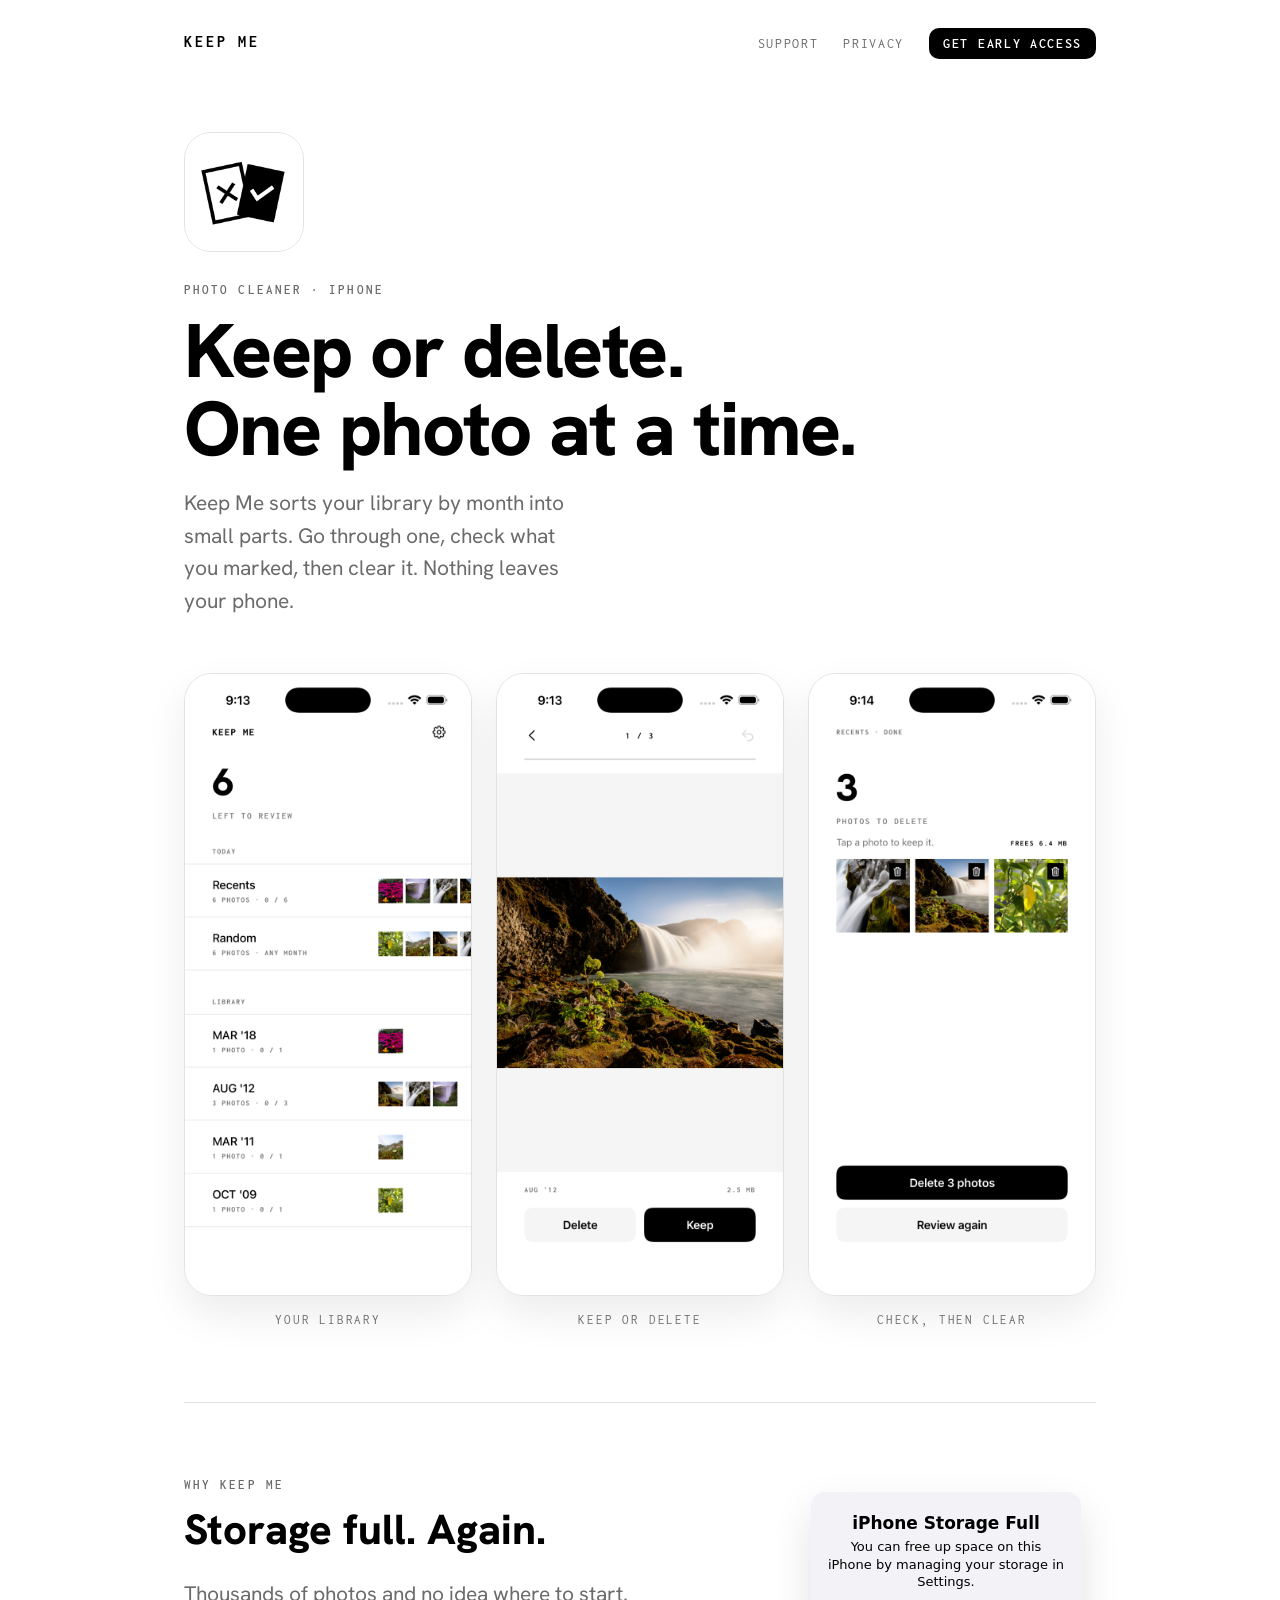
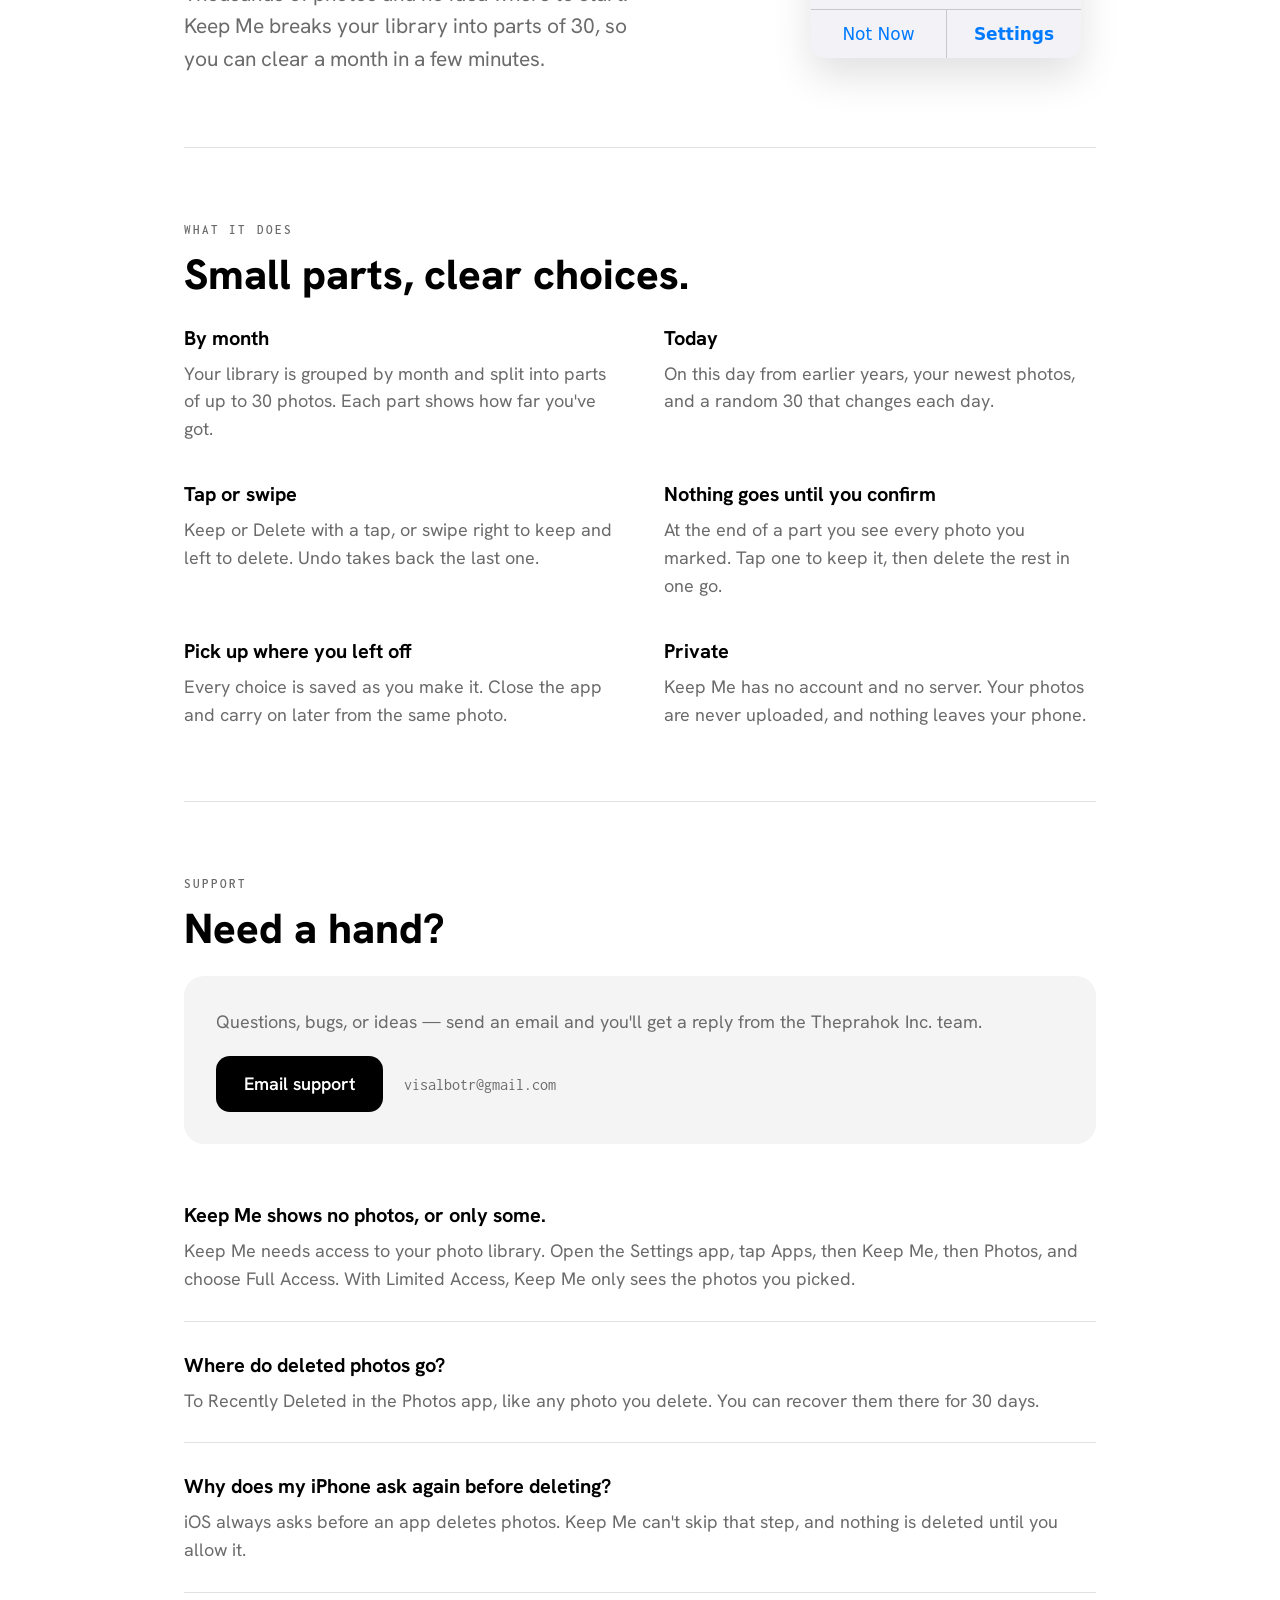
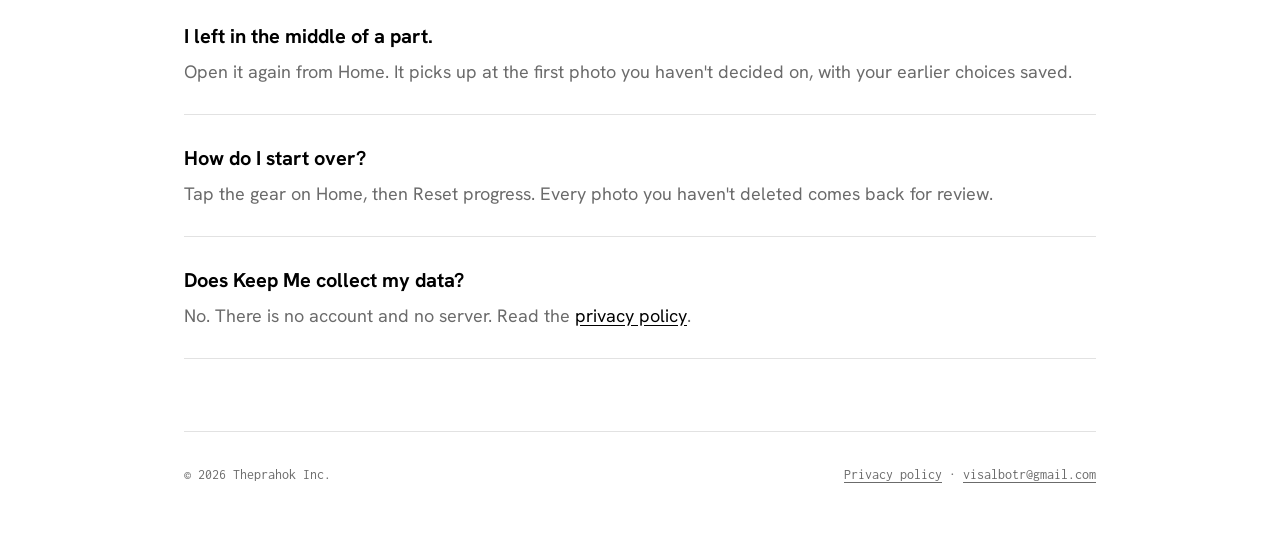
==== index.html @ 6940757b "Add Keep Me website Home and support page, privacy policy and early-access page, styled like the app" ====
<!DOCTYPE html>
<html lang="en">
<head>
  <meta charset="utf-8">
  <meta name="viewport" content="width=device-width, initial-scale=1">
  <title>Keep Me — Support</title>
  <meta name="description" content="Keep Me is a private photo cleaner for iPhone. Keep or delete, one photo at a time. Help, answers and contact.">
  <meta property="og:type" content="website">
  <meta property="og:url" content="https://keepme.theprahok.com/">
  <meta property="og:title" content="Keep Me — Keep or delete. One photo at a time.">
  <meta property="og:description" content="A private photo cleaner for iPhone. No account, no server, nothing uploaded.">
  <meta property="og:image" content="https://keepme.theprahok.com/images/share.png">
  <meta property="og:image:width" content="1200">
  <meta property="og:image:height" content="630">
  <meta name="twitter:card" content="summary_large_image">
  <link rel="preconnect" href="https://fonts.googleapis.com">
  <link rel="preconnect" href="https://fonts.gstatic.com" crossorigin>
  <link href="https://fonts.googleapis.com/css2?family=Hanken+Grotesk:wght@400;600;700;800&family=Inconsolata:wght@400;600;700&display=swap" rel="stylesheet">
  <link rel="stylesheet" href="style.css">
  <link rel="icon" type="image/png" href="favicon.png">
  <link rel="apple-touch-icon" href="apple-touch-icon.png">
</head>
<body>
  <div class="wrap">
    <header>
      <a class="wordmark" href="index.html">KEEP ME</a>
      <nav>
        <a href="#support">Support</a>
        <a href="privacy.html">Privacy</a>
        <a class="nav-cta" href="beta/">Get early access</a>
      </nav>
    </header>

    <section class="hero">
      <img class="app-icon" src="images/icon.png" alt="Keep Me app icon: two photos tilted apart, an outlined one marked with a cross and a solid black one marked with a tick." width="360" height="360">
      <p class="label">Photo cleaner · iPhone</p>
      <h1>Keep or delete.<br>One photo at a time.</h1>
      <p class="lede">Keep Me sorts your library by month into small parts. Go through one, check what you marked, then clear it. Nothing leaves your phone.</p>

      <div class="shots">
        <figure class="shot">
          <img src="images/home.png" alt="Home screen: 6 photos left to review, Recents and Random rows under Today, and the library listed by month with thumbnails." width="720" height="1563">
          <figcaption>Your library</figcaption>
        </figure>
        <figure class="shot">
          <img src="images/review.png" alt="Review screen: a waterfall photo, 1 of 3, from August 2012, 2.5 MB, with Delete and Keep buttons." width="720" height="1563">
          <figcaption>Keep or delete</figcaption>
        </figure>
        <figure class="shot">
          <img src="images/confirm.png" alt="Confirm screen: 3 photos to delete, freeing 6.4 MB, with a Delete 3 photos button and a Review again button." width="720" height="1563">
          <figcaption>Check, then clear</figcaption>
        </figure>
      </div>
    </section>

    <section class="why">
      <div>
        <p class="label">Why Keep Me</p>
        <h2>Storage full. Again.</h2>
        <p class="lede">Thousands of photos and no idea where to start. Keep Me breaks your library into parts of 30, so you can clear a month in a few minutes.</p>
      </div>
      <div class="storage-alert" role="img" aria-label="An iPhone alert reading: iPhone Storage Full. You can free up space on this iPhone by managing your storage in Settings.">
        <div class="alert-body" aria-hidden="true">
          <p class="alert-title">iPhone Storage Full</p>
          <p class="alert-message">You can free up space on this iPhone by managing your storage in Settings.</p>
        </div>
        <div class="alert-actions" aria-hidden="true">
          <span>Not Now</span>
          <span>Settings</span>
        </div>
      </div>
    </section>

    <section>
      <p class="label">What it does</p>
      <h2>Small parts, clear choices.</h2>
      <div class="features">
        <div>
          <h3>By month</h3>
          <p>Your library is grouped by month and split into parts of up to 30 photos. Each part shows how far you've got.</p>
        </div>
        <div>
          <h3>Today</h3>
          <p>On this day from earlier years, your newest photos, and a random 30 that changes each day.</p>
        </div>
        <div>
          <h3>Tap or swipe</h3>
          <p>Keep or Delete with a tap, or swipe right to keep and left to delete. Undo takes back the last one.</p>
        </div>
        <div>
          <h3>Nothing goes until you confirm</h3>
          <p>At the end of a part you see every photo you marked. Tap one to keep it, then delete the rest in one go.</p>
        </div>
        <div>
          <h3>Pick up where you left off</h3>
          <p>Every choice is saved as you make it. Close the app and carry on later from the same photo.</p>
        </div>
        <div>
          <h3>Private</h3>
          <p>Keep Me has no account and no server. Your photos are never uploaded, and nothing leaves your phone.</p>
        </div>
      </div>
    </section>

    <section id="support">
      <p class="label">Support</p>
      <h2>Need a hand?</h2>

      <div class="contact">
        <p>Questions, bugs, or ideas — send an email and you'll get a reply from the Theprahok Inc. team.</p>
        <a class="button" href="mailto:visalbotr@gmail.com?subject=Keep%20Me%20support">Email support</a>
        <span class="email">visalbotr@gmail.com</span>
      </div>

      <div class="faq">
        <div>
          <h3>Keep Me shows no photos, or only some.</h3>
          <p>Keep Me needs access to your photo library. Open the Settings app, tap Apps, then Keep Me, then Photos, and choose Full Access. With Limited Access, Keep Me only sees the photos you picked.</p>
        </div>
        <div>
          <h3>Where do deleted photos go?</h3>
          <p>To Recently Deleted in the Photos app, like any photo you delete. You can recover them there for 30 days.</p>
        </div>
        <div>
          <h3>Why does my iPhone ask again before deleting?</h3>
          <p>iOS always asks before an app deletes photos. Keep Me can't skip that step, and nothing is deleted until you allow it.</p>
        </div>
        <div>
          <h3>I left in the middle of a part.</h3>
          <p>Open it again from Home. It picks up at the first photo you haven't decided on, with your earlier choices saved.</p>
        </div>
        <div>
          <h3>How do I start over?</h3>
          <p>Tap the gear on Home, then Reset progress. Every photo you haven't deleted comes back for review.</p>
        </div>
        <div>
          <h3>Does Keep Me collect my data?</h3>
          <p>No. There is no account and no server. Read the <a href="privacy.html">privacy policy</a>.</p>
        </div>
      </div>
    </section>

    <footer>
      <span>© 2026 Theprahok Inc.</span>
      <span><a href="privacy.html">Privacy policy</a> · <a href="mailto:visalbotr@gmail.com">visalbotr@gmail.com</a></span>
    </footer>
  </div>
</body>
</html>
---- style.css ----
/* Mirrors the app: black ink on white, Hanken Grotesk for display,
   Inconsolata for the small mono labels. Light only, like the app. */
:root {
  color-scheme: light;
  --ink: #000;
  --muted: #6b6b6b;
  --rule: #e2e2e2;
  --surface: #fff;
  --soft: #f4f4f4;
  --display: "Hanken Grotesk", -apple-system, system-ui, sans-serif;
  --mono: "Inconsolata", ui-monospace, Menlo, monospace;
}

* { box-sizing: border-box; }

html { -webkit-text-size-adjust: 100%; }

body {
  margin: 0;
  background: var(--surface);
  color: var(--ink);
  font-family: var(--display);
  font-size: 18px;
  line-height: 1.55;
}

a { color: var(--ink); text-underline-offset: 3px; }

/* Keep #support and #signups from landing under the sticky header. */
[id] { scroll-margin-top: 96px; }

.wrap {
  max-width: 960px;
  margin: 0 auto;
  padding: 0 24px;
}

/* Header — the app's "KEEP ME" wordmark */
header {
  display: flex;
  justify-content: space-between;
  align-items: center;
  padding: 28px 0;
  position: sticky;
  top: 0;
  z-index: 10;
  background: var(--surface);
}
.wordmark {
  font-family: var(--mono);
  font-weight: 700;
  letter-spacing: 0.18em;
  font-size: 16px;
  text-decoration: none;
}
nav a {
  font-family: var(--mono);
  font-size: 14px;
  letter-spacing: 0.12em;
  text-transform: uppercase;
  text-decoration: none;
  color: var(--muted);
  margin-left: 20px;
}
nav a:hover { color: var(--ink); }
nav a.nav-cta {
  background: var(--ink);
  color: var(--surface);
  font-weight: 600;
  padding: 8px 14px;
  border-radius: 10px;
}
nav a.nav-cta:hover { color: var(--surface); }

/* The icon artwork is full-bleed white, so the page draws the rounded frame. */
.app-icon {
  display: block;
  width: 120px;
  height: 120px;
  margin-bottom: 28px;
  border-radius: 22.5%;
  border: 1px solid var(--rule);
}

.label {
  font-family: var(--mono);
  font-size: 13px;
  font-weight: 600;
  letter-spacing: 0.16em;
  text-transform: uppercase;
  color: var(--muted);
  margin: 0 0 12px;
}

h1 {
  font-size: clamp(44px, 8vw, 76px);
  line-height: 1.02;
  font-weight: 800;
  letter-spacing: -0.02em;
  margin: 0 0 20px;
}
h2 {
  font-size: clamp(30px, 5vw, 42px);
  line-height: 1.1;
  font-weight: 800;
  margin: 0 0 24px;
}
h3 { font-size: 20px; font-weight: 700; margin: 0 0 6px; }

.lede { font-size: 21px; color: var(--muted); max-width: 34ch; margin: 0; }

section { padding: 72px 0; border-top: 1px solid var(--rule); }
.hero { border-top: none; padding-top: 48px; }

/* The problem Keep Me solves: the familiar alert beside the words */
.why {
  display: grid;
  grid-template-columns: 1fr 300px;
  gap: 48px;
  align-items: center;
}
.why h2 { max-width: 18ch; }
.why .lede { max-width: 40ch; }

/* A drawing of the iOS storage alert, built in HTML so it stays sharp. */
.storage-alert {
  width: 270px;
  margin: 0 auto;
  background: #f2f2f7;
  border-radius: 14px;
  text-align: center;
  font-family: -apple-system, BlinkMacSystemFont, "SF Pro Text", system-ui, sans-serif;
  box-shadow: 0 18px 40px rgba(0, 0, 0, 0.12);
  overflow: hidden;
}
.storage-alert .alert-body { padding: 20px 16px 18px; }
.storage-alert .alert-title { font-size: 17px; font-weight: 600; line-height: 1.3; margin: 0 0 4px; }
.storage-alert .alert-message { font-size: 13px; line-height: 1.35; margin: 0; }
.storage-alert .alert-actions {
  display: grid;
  grid-template-columns: 1fr 1fr;
  border-top: 1px solid #c8c7cc;
}
.storage-alert .alert-actions span {
  padding: 11px 0;
  font-size: 17px;
  color: #007aff;
}
.storage-alert .alert-actions span + span { border-left: 1px solid #c8c7cc; font-weight: 600; }
.beta .lede { max-width: 46ch; }

/* Early access */
.cta { margin-top: 32px; }
.fine { font-size: 15px; color: var(--muted); max-width: 46ch; margin: 16px 0 0; }

/* Screenshots */
.shots {
  display: grid;
  grid-template-columns: repeat(3, 1fr);
  gap: 24px;
  margin-top: 56px;
}
.shot { margin: 0; }
.shot img {
  width: 100%;
  height: auto;
  display: block;
  border-radius: 28px;
  border: 1px solid var(--rule);
  box-shadow: 0 18px 40px rgba(0, 0, 0, 0.08);
}
.shot figcaption {
  font-family: var(--mono);
  font-size: 13px;
  letter-spacing: 0.14em;
  text-transform: uppercase;
  color: var(--muted);
  margin-top: 14px;
  text-align: center;
}

/* Features */
.features {
  display: grid;
  grid-template-columns: repeat(2, 1fr);
  gap: 36px 48px;
}
.features p, .faq p { margin: 0; color: var(--muted); }


/* Support */
.contact {
  background: var(--soft);
  border-radius: 20px;
  padding: 32px;
  margin-bottom: 56px;
}
.contact p { margin: 0 0 20px; color: var(--muted); }
.button {
  display: inline-block;
  background: var(--ink);
  color: var(--surface);
  text-decoration: none;
  font-weight: 600;
  padding: 14px 28px;
  border-radius: 14px;
}
.email { font-family: var(--mono); font-size: 16px; margin-left: 16px; color: var(--muted); }

.faq { display: grid; gap: 28px; }
.faq div { padding-bottom: 28px; border-bottom: 1px solid var(--rule); }

/* Privacy policy page */
.policy { max-width: 680px; }
.policy h2 { font-size: 24px; margin: 40px 0 10px; }
.policy p, .policy li { color: #333; }

footer {
  border-top: 1px solid var(--rule);
  padding: 32px 0 48px;
  font-family: var(--mono);
  font-size: 14px;
  color: var(--muted);
  display: flex;
  justify-content: space-between;
  gap: 16px;
  flex-wrap: wrap;
}
footer a { color: var(--muted); }

@media (max-width: 720px) {
  body { font-size: 17px; }
  .why { grid-template-columns: 1fr; gap: 36px; }
  .wrap { padding: 0 16px; }
  section { padding: 56px 0; }
  .shots { grid-template-columns: 1fr; max-width: 320px; margin-left: auto; margin-right: auto; }
  .features { grid-template-columns: 1fr; gap: 28px; }
  .contact { padding: 24px; }
  .app-icon { width: 96px; height: 96px; }
  .email { display: block; margin: 16px 0 0; word-break: break-all; }
  nav a { margin-left: 14px; }
}

/* No room for all three beside the wordmark on a phone. Support is further
   down the page and Privacy is in the footer, so only the button stays. */
@media (max-width: 480px) {
  nav a:not(.nav-cta) { display: none; }
}
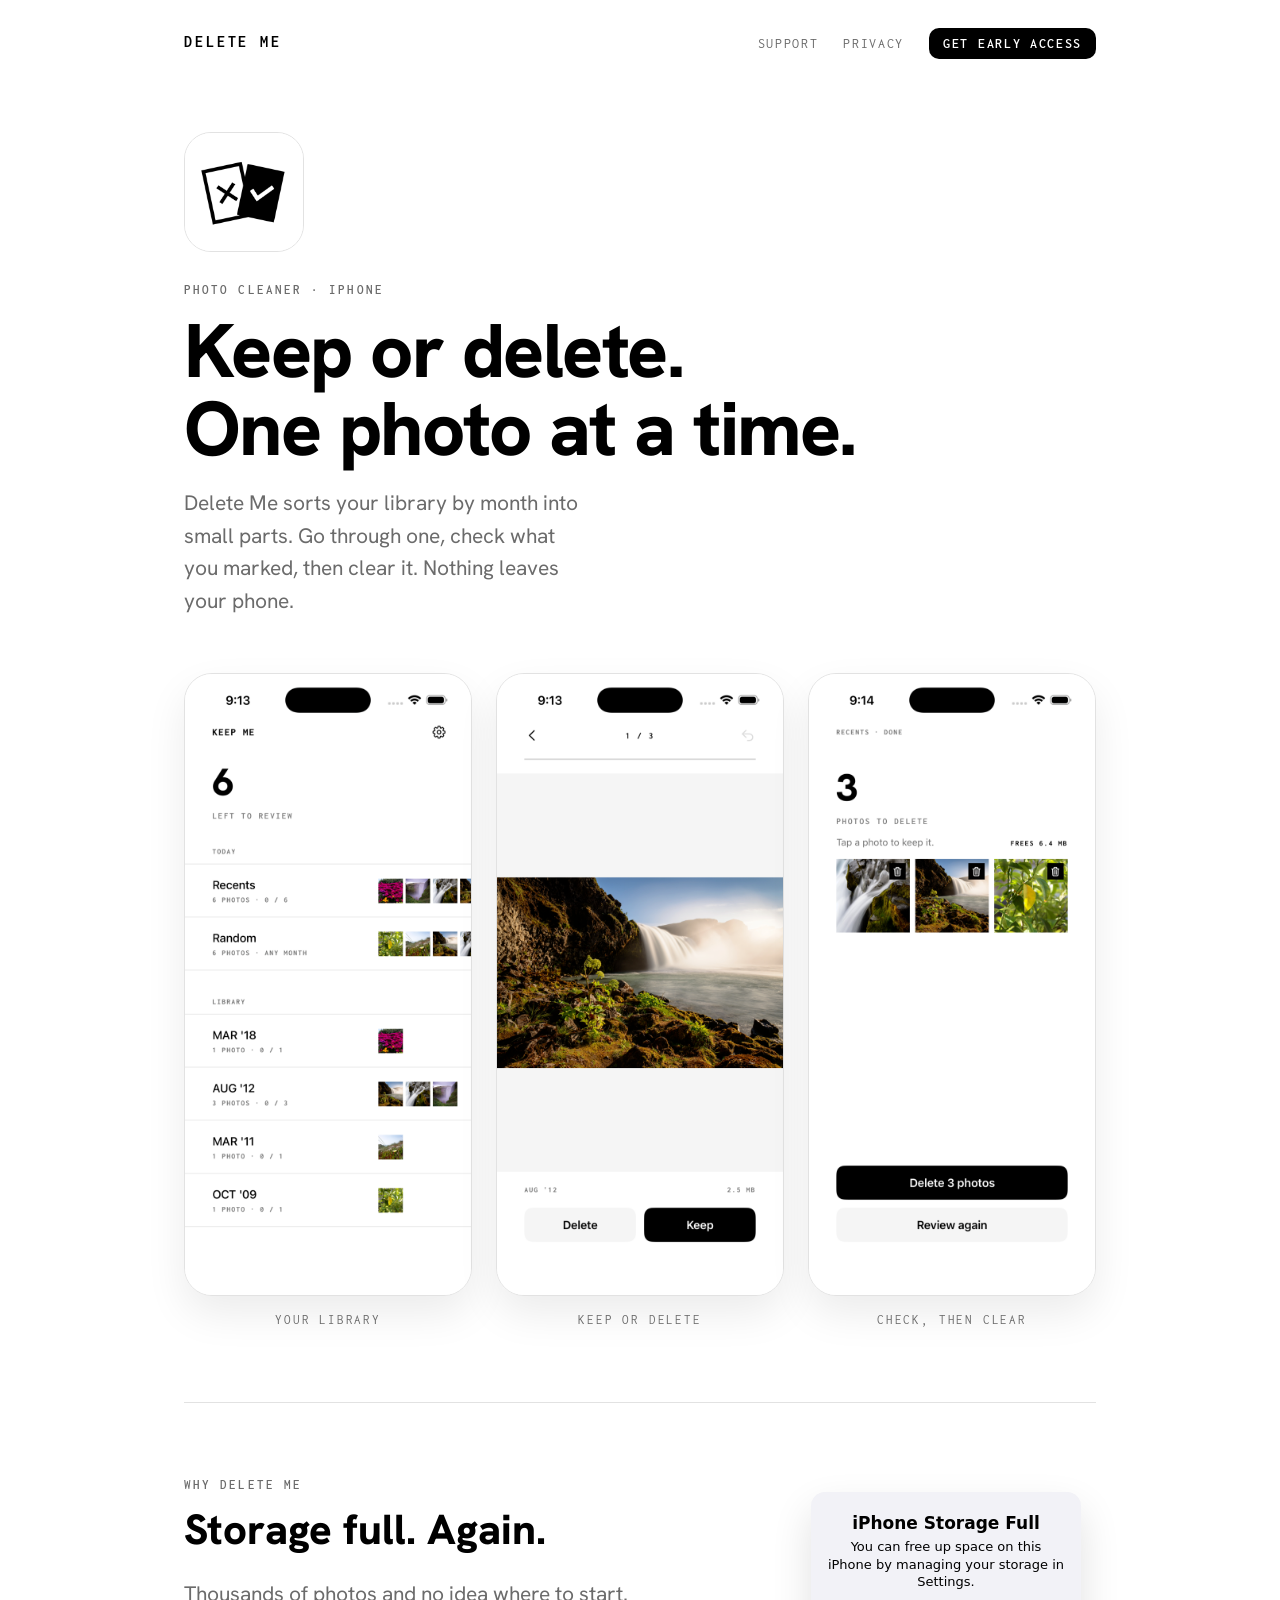
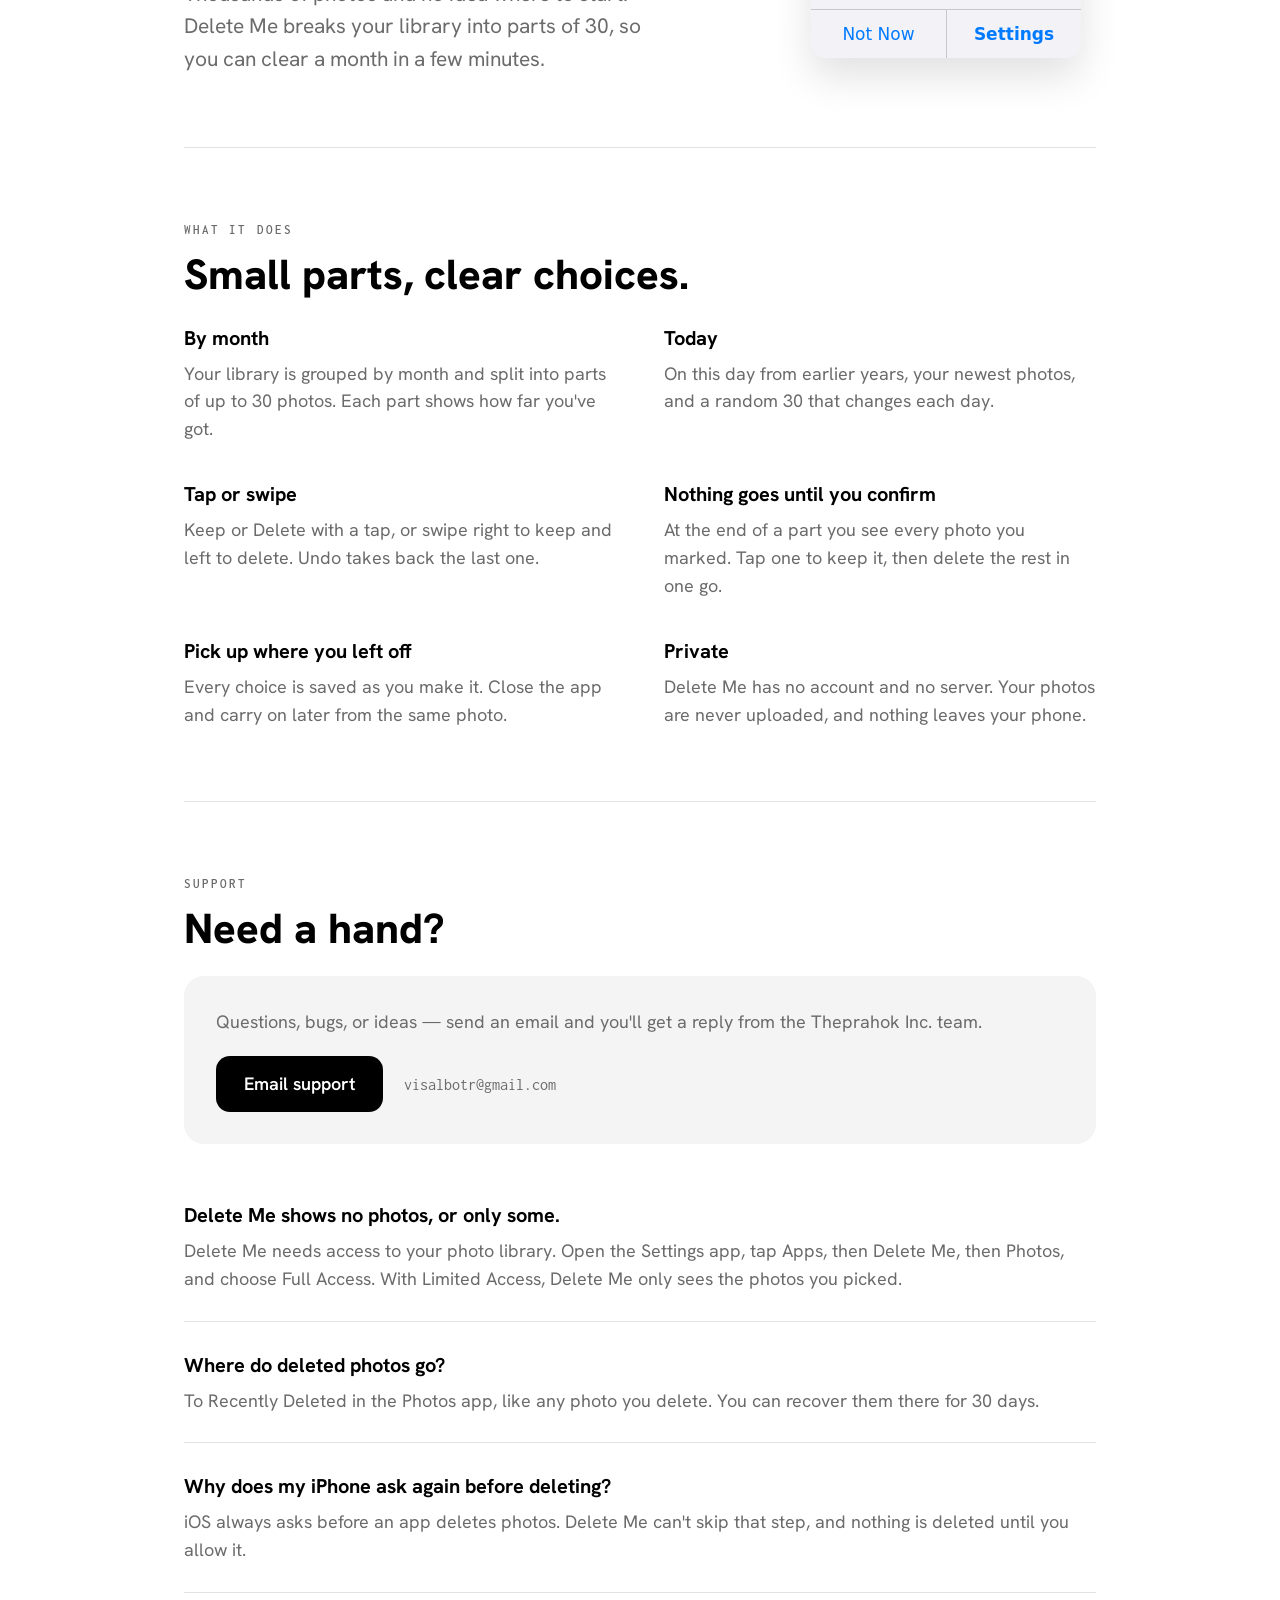
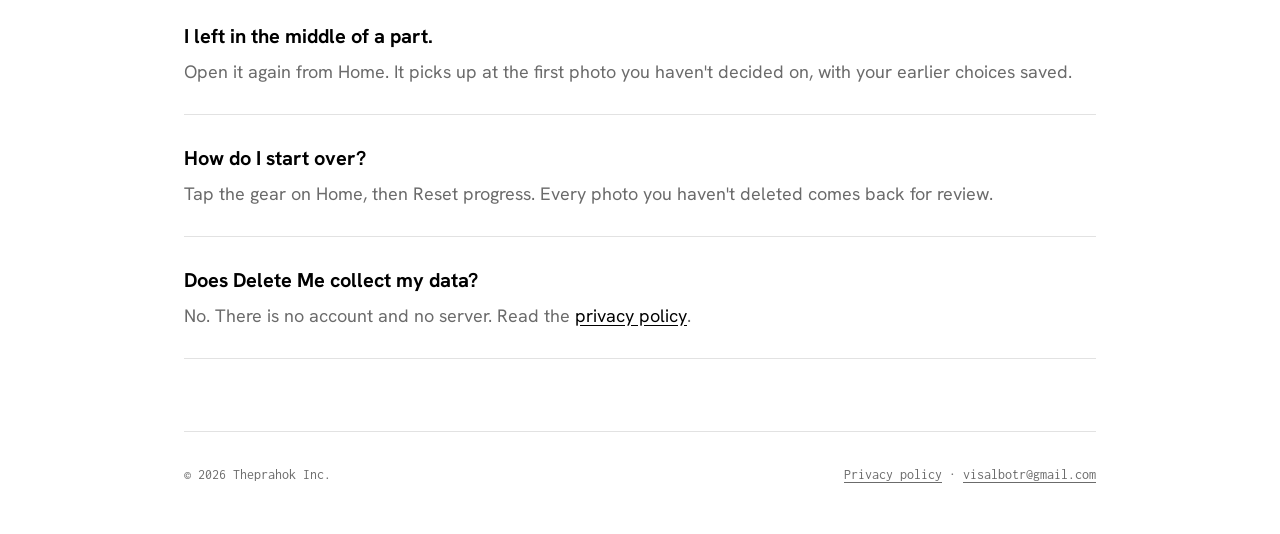
==== commit 658474a9: "Rename site to Delete Me Update the app name, wordmark and links to deleteme.theprahok.com.  Co-Auth" ====
--- a/index.html
+++ b/index.html
@@ -3,13 +3,13 @@
 <head>
   <meta charset="utf-8">
   <meta name="viewport" content="width=device-width, initial-scale=1">
-  <title>Keep Me — Support</title>
-  <meta name="description" content="Keep Me is a private photo cleaner for iPhone. Keep or delete, one photo at a time. Help, answers and contact.">
+  <title>Delete Me — Support</title>
+  <meta name="description" content="Delete Me is a private photo cleaner for iPhone. Keep or delete, one photo at a time. Help, answers and contact.">
   <meta property="og:type" content="website">
-  <meta property="og:url" content="https://keepme.theprahok.com/">
-  <meta property="og:title" content="Keep Me — Keep or delete. One photo at a time.">
+  <meta property="og:url" content="https://deleteme.theprahok.com/">
+  <meta property="og:title" content="Delete Me — Keep or delete. One photo at a time.">
   <meta property="og:description" content="A private photo cleaner for iPhone. No account, no server, nothing uploaded.">
-  <meta property="og:image" content="https://keepme.theprahok.com/images/share.png">
+  <meta property="og:image" content="https://deleteme.theprahok.com/images/share.png">
   <meta property="og:image:width" content="1200">
   <meta property="og:image:height" content="630">
   <meta name="twitter:card" content="summary_large_image">
@@ -23,7 +23,7 @@
 <body>
   <div class="wrap">
     <header>
-      <a class="wordmark" href="index.html">KEEP ME</a>
+      <a class="wordmark" href="index.html">DELETE ME</a>
       <nav>
         <a href="#support">Support</a>
         <a href="privacy.html">Privacy</a>
@@ -32,10 +32,10 @@
     </header>
 
     <section class="hero">
-      <img class="app-icon" src="images/icon.png" alt="Keep Me app icon: two photos tilted apart, an outlined one marked with a cross and a solid black one marked with a tick." width="360" height="360">
+      <img class="app-icon" src="images/icon.png" alt="Delete Me app icon: two photos tilted apart, an outlined one marked with a cross and a solid black one marked with a tick." width="360" height="360">
       <p class="label">Photo cleaner · iPhone</p>
       <h1>Keep or delete.<br>One photo at a time.</h1>
-      <p class="lede">Keep Me sorts your library by month into small parts. Go through one, check what you marked, then clear it. Nothing leaves your phone.</p>
+      <p class="lede">Delete Me sorts your library by month into small parts. Go through one, check what you marked, then clear it. Nothing leaves your phone.</p>
 
       <div class="shots">
         <figure class="shot">
@@ -55,9 +55,9 @@
 
     <section class="why">
       <div>
-        <p class="label">Why Keep Me</p>
+        <p class="label">Why Delete Me</p>
         <h2>Storage full. Again.</h2>
-        <p class="lede">Thousands of photos and no idea where to start. Keep Me breaks your library into parts of 30, so you can clear a month in a few minutes.</p>
+        <p class="lede">Thousands of photos and no idea where to start. Delete Me breaks your library into parts of 30, so you can clear a month in a few minutes.</p>
       </div>
       <div class="storage-alert" role="img" aria-label="An iPhone alert reading: iPhone Storage Full. You can free up space on this iPhone by managing your storage in Settings.">
         <div class="alert-body" aria-hidden="true">
@@ -97,7 +97,7 @@
         </div>
         <div>
           <h3>Private</h3>
-          <p>Keep Me has no account and no server. Your photos are never uploaded, and nothing leaves your phone.</p>
+          <p>Delete Me has no account and no server. Your photos are never uploaded, and nothing leaves your phone.</p>
         </div>
       </div>
     </section>
@@ -108,14 +108,14 @@
 
       <div class="contact">
         <p>Questions, bugs, or ideas — send an email and you'll get a reply from the Theprahok Inc. team.</p>
-        <a class="button" href="mailto:visalbotr@gmail.com?subject=Keep%20Me%20support">Email support</a>
+        <a class="button" href="mailto:visalbotr@gmail.com?subject=Delete%20Me%20support">Email support</a>
         <span class="email">visalbotr@gmail.com</span>
       </div>
 
       <div class="faq">
         <div>
-          <h3>Keep Me shows no photos, or only some.</h3>
-          <p>Keep Me needs access to your photo library. Open the Settings app, tap Apps, then Keep Me, then Photos, and choose Full Access. With Limited Access, Keep Me only sees the photos you picked.</p>
+          <h3>Delete Me shows no photos, or only some.</h3>
+          <p>Delete Me needs access to your photo library. Open the Settings app, tap Apps, then Delete Me, then Photos, and choose Full Access. With Limited Access, Delete Me only sees the photos you picked.</p>
         </div>
         <div>
           <h3>Where do deleted photos go?</h3>
@@ -123,7 +123,7 @@
         </div>
         <div>
           <h3>Why does my iPhone ask again before deleting?</h3>
-          <p>iOS always asks before an app deletes photos. Keep Me can't skip that step, and nothing is deleted until you allow it.</p>
+          <p>iOS always asks before an app deletes photos. Delete Me can't skip that step, and nothing is deleted until you allow it.</p>
         </div>
         <div>
           <h3>I left in the middle of a part.</h3>
@@ -134,7 +134,7 @@
           <p>Tap the gear on Home, then Reset progress. Every photo you haven't deleted comes back for review.</p>
         </div>
         <div>
-          <h3>Does Keep Me collect my data?</h3>
+          <h3>Does Delete Me collect my data?</h3>
           <p>No. There is no account and no server. Read the <a href="privacy.html">privacy policy</a>.</p>
         </div>
       </div>
--- a/style.css
+++ b/style.css
@@ -35,7 +35,7 @@
   padding: 0 24px;
 }
 
-/* Header — the app's "KEEP ME" wordmark */
+/* Header — the app's "DELETE ME" wordmark */
 header {
   display: flex;
   justify-content: space-between;
@@ -112,7 +112,7 @@
 section { padding: 72px 0; border-top: 1px solid var(--rule); }
 .hero { border-top: none; padding-top: 48px; }
 
-/* The problem Keep Me solves: the familiar alert beside the words */
+/* The problem Delete Me solves: the familiar alert beside the words */
 .why {
   display: grid;
   grid-template-columns: 1fr 300px;
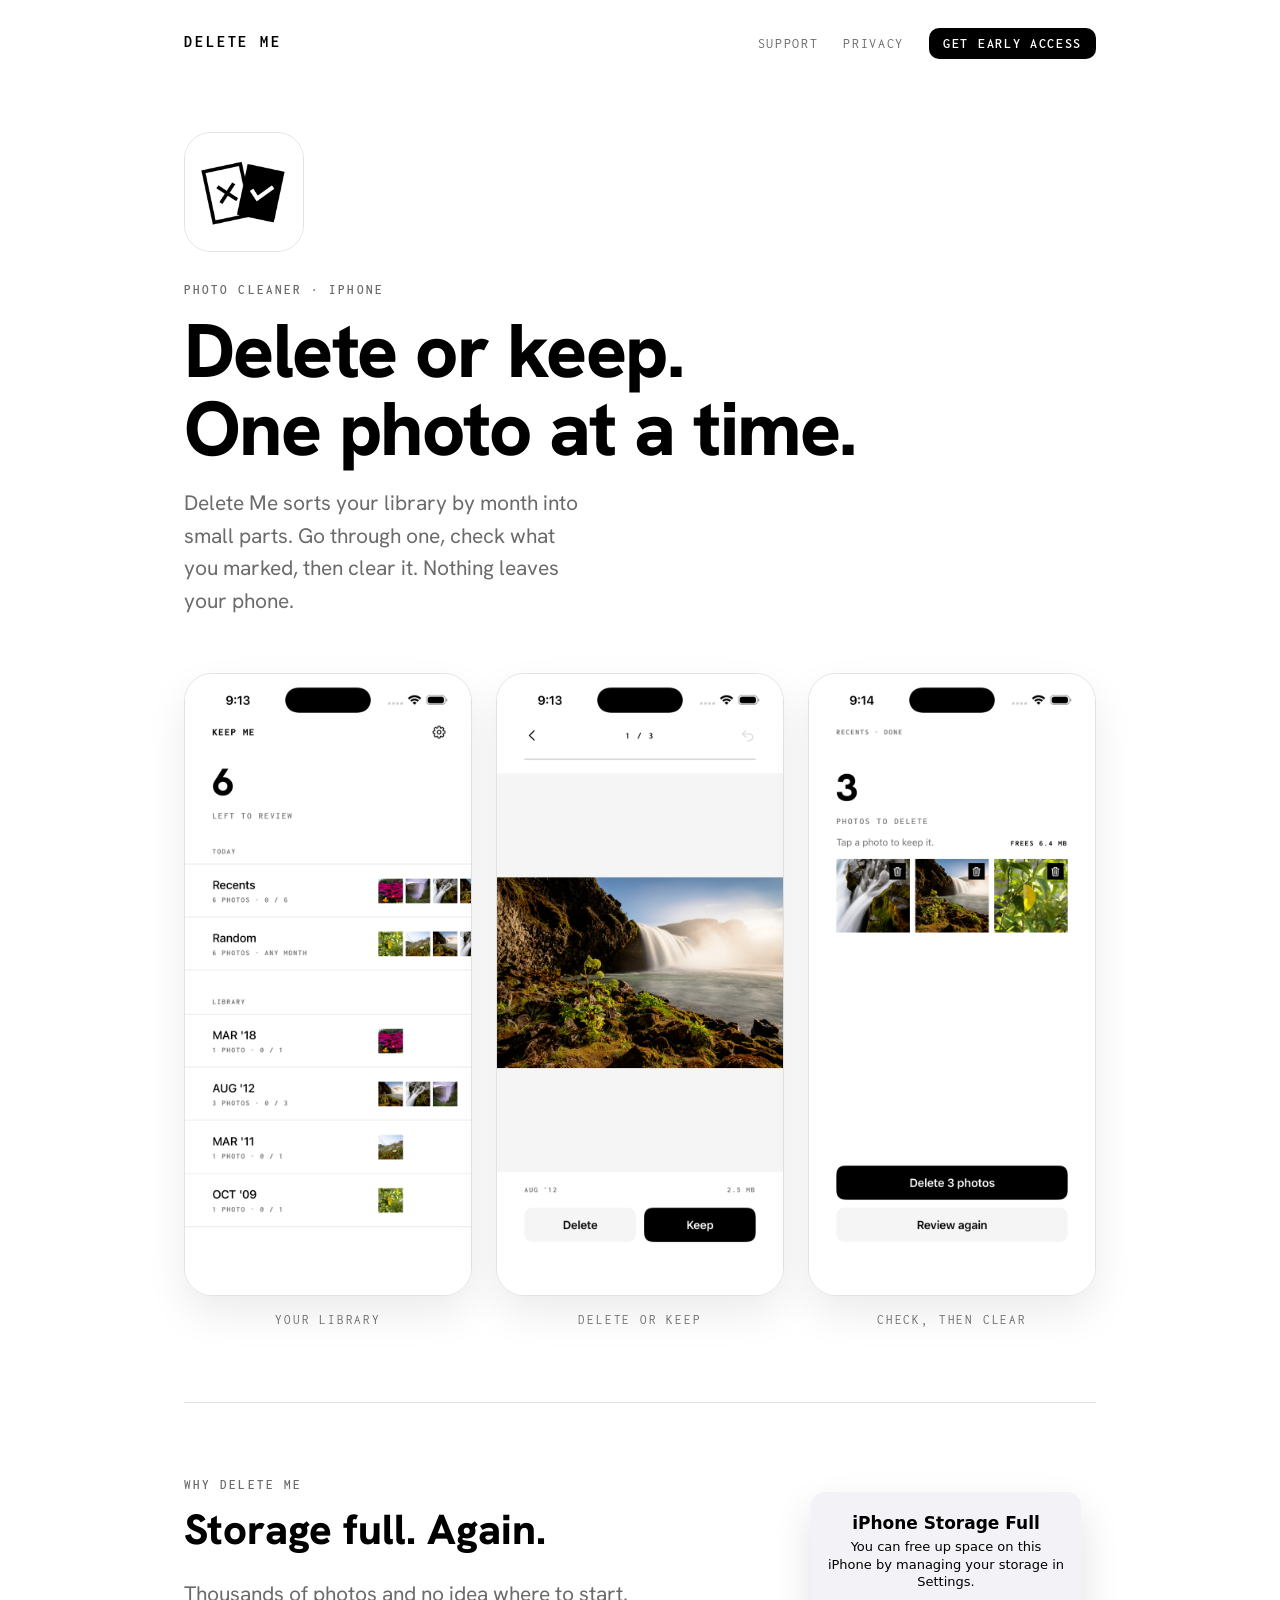
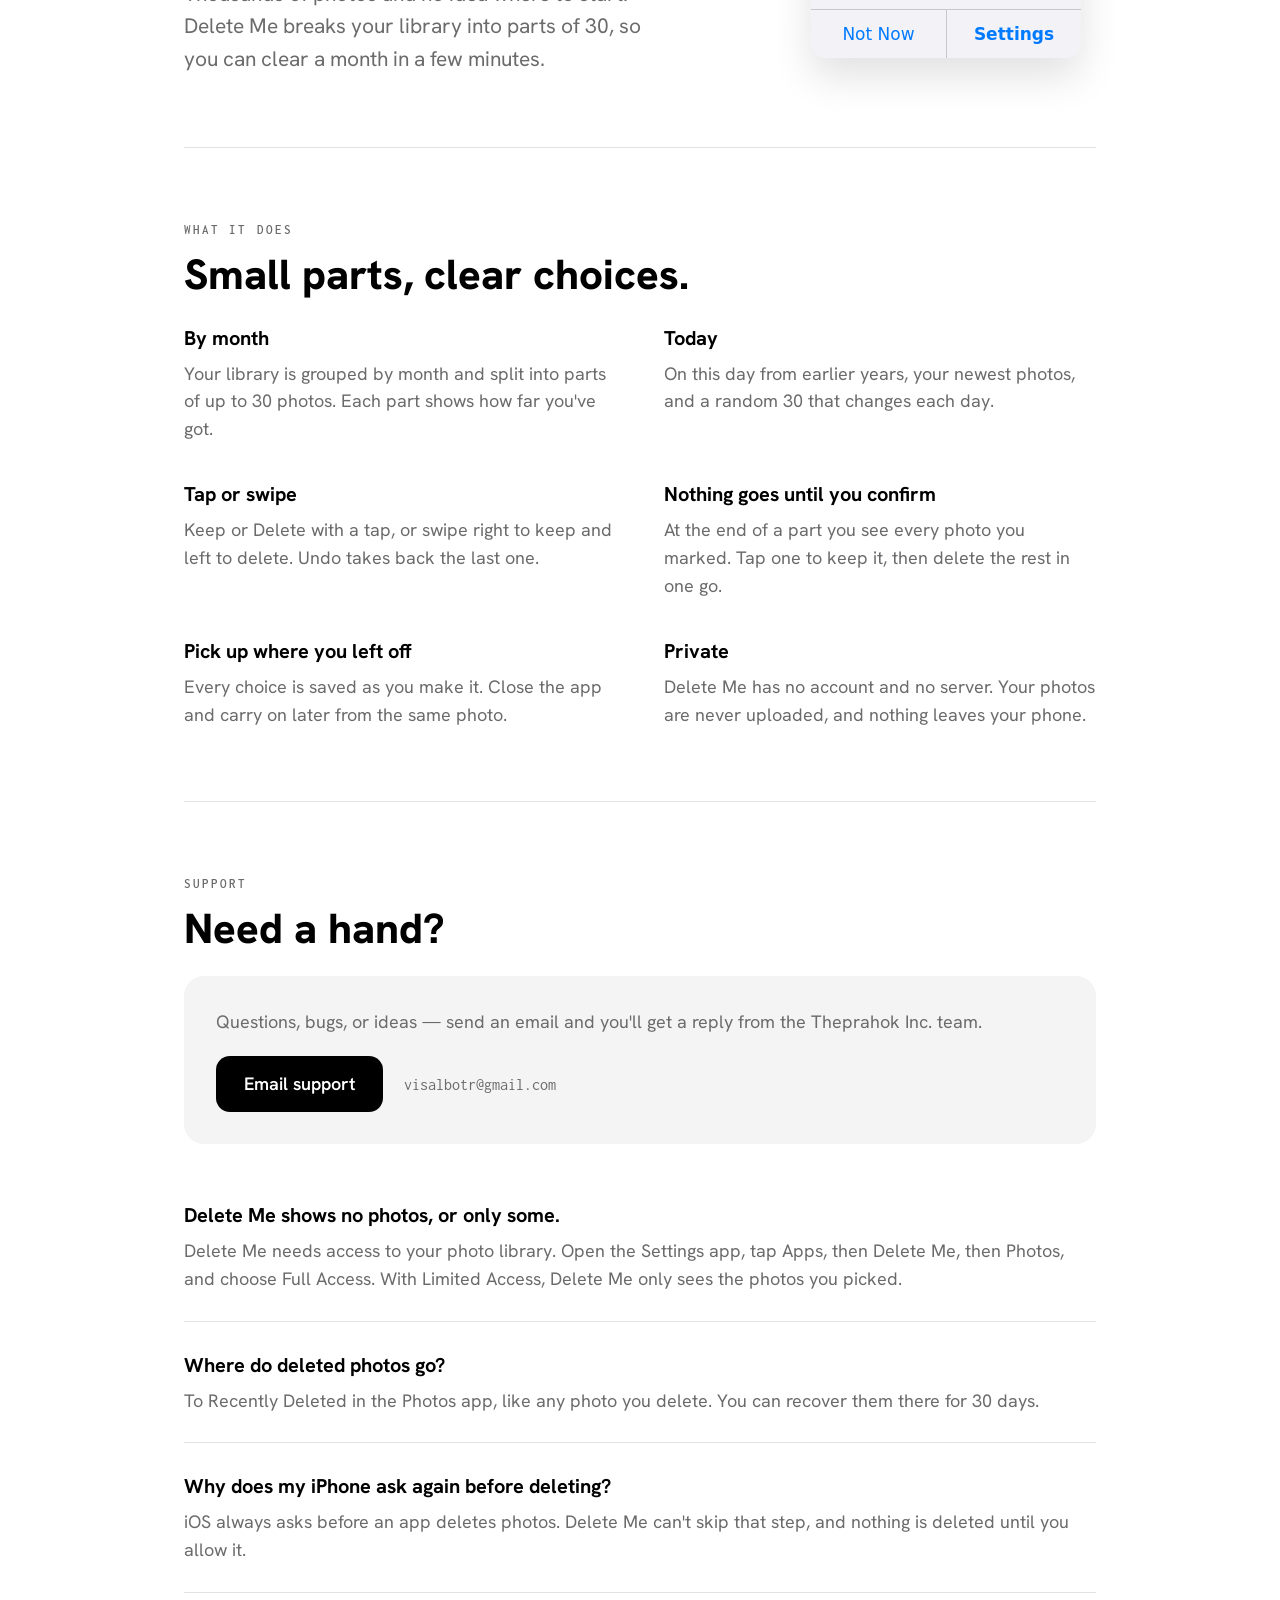
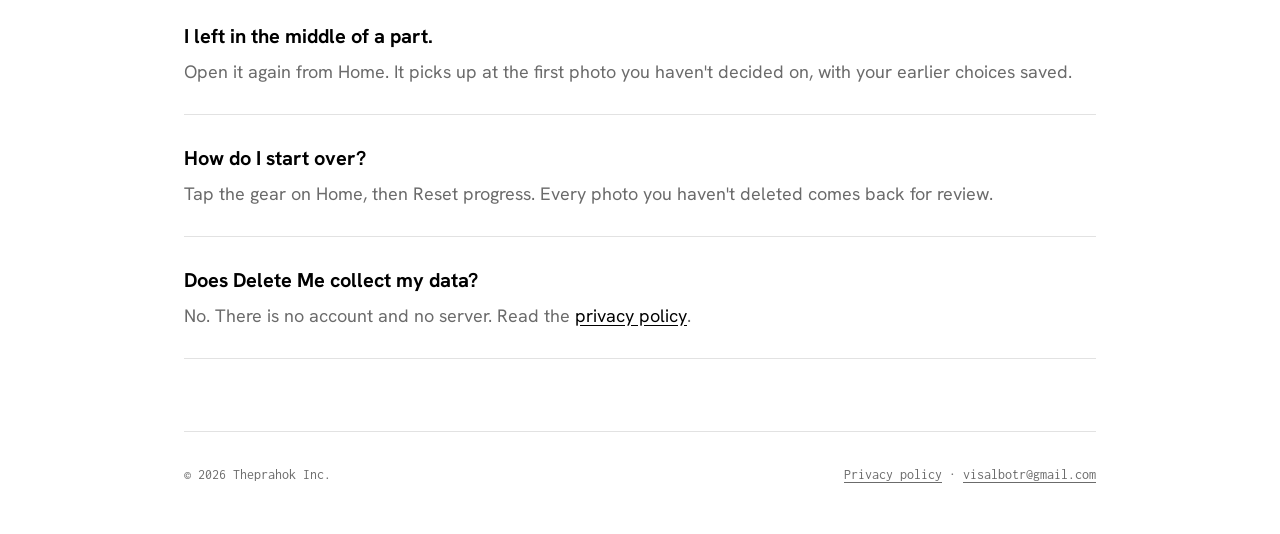
==== commit 90ec0dac: "Lead the tagline with delete Change "Keep or delete" to "Delete or keep" in the headline, meta tags " ====
--- a/index.html
+++ b/index.html
@@ -4,10 +4,10 @@
   <meta charset="utf-8">
   <meta name="viewport" content="width=device-width, initial-scale=1">
   <title>Delete Me — Support</title>
-  <meta name="description" content="Delete Me is a private photo cleaner for iPhone. Keep or delete, one photo at a time. Help, answers and contact.">
+  <meta name="description" content="Delete Me is a private photo cleaner for iPhone. Delete or keep, one photo at a time. Help, answers and contact.">
   <meta property="og:type" content="website">
   <meta property="og:url" content="https://deleteme.theprahok.com/">
-  <meta property="og:title" content="Delete Me — Keep or delete. One photo at a time.">
+  <meta property="og:title" content="Delete Me — Delete or keep. One photo at a time.">
   <meta property="og:description" content="A private photo cleaner for iPhone. No account, no server, nothing uploaded.">
   <meta property="og:image" content="https://deleteme.theprahok.com/images/share.png">
   <meta property="og:image:width" content="1200">
@@ -34,7 +34,7 @@
     <section class="hero">
       <img class="app-icon" src="images/icon.png" alt="Delete Me app icon: two photos tilted apart, an outlined one marked with a cross and a solid black one marked with a tick." width="360" height="360">
       <p class="label">Photo cleaner · iPhone</p>
-      <h1>Keep or delete.<br>One photo at a time.</h1>
+      <h1>Delete or keep.<br>One photo at a time.</h1>
       <p class="lede">Delete Me sorts your library by month into small parts. Go through one, check what you marked, then clear it. Nothing leaves your phone.</p>
 
       <div class="shots">
@@ -44,7 +44,7 @@
         </figure>
         <figure class="shot">
           <img src="images/review.png" alt="Review screen: a waterfall photo, 1 of 3, from August 2012, 2.5 MB, with Delete and Keep buttons." width="720" height="1563">
-          <figcaption>Keep or delete</figcaption>
+          <figcaption>Delete or keep</figcaption>
         </figure>
         <figure class="shot">
           <img src="images/confirm.png" alt="Confirm screen: 3 photos to delete, freeing 6.4 MB, with a Delete 3 photos button and a Review again button." width="720" height="1563">
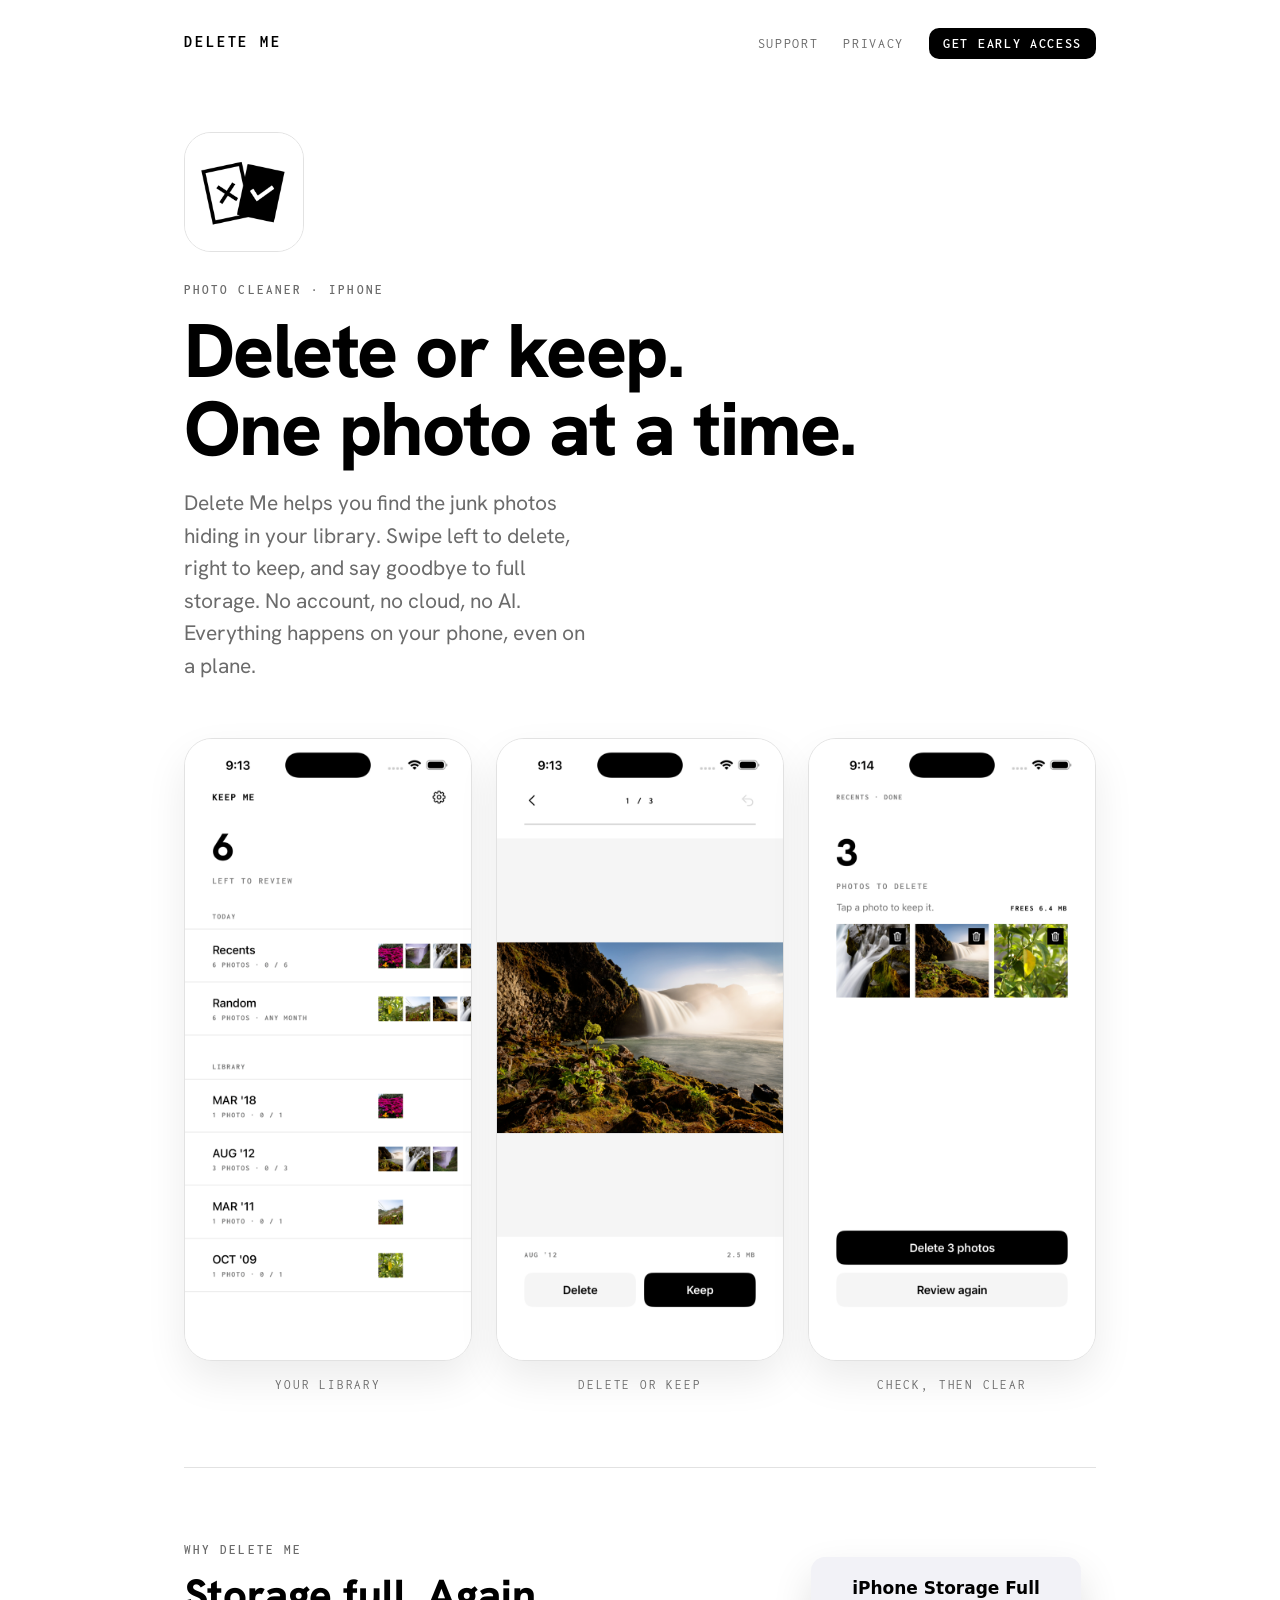
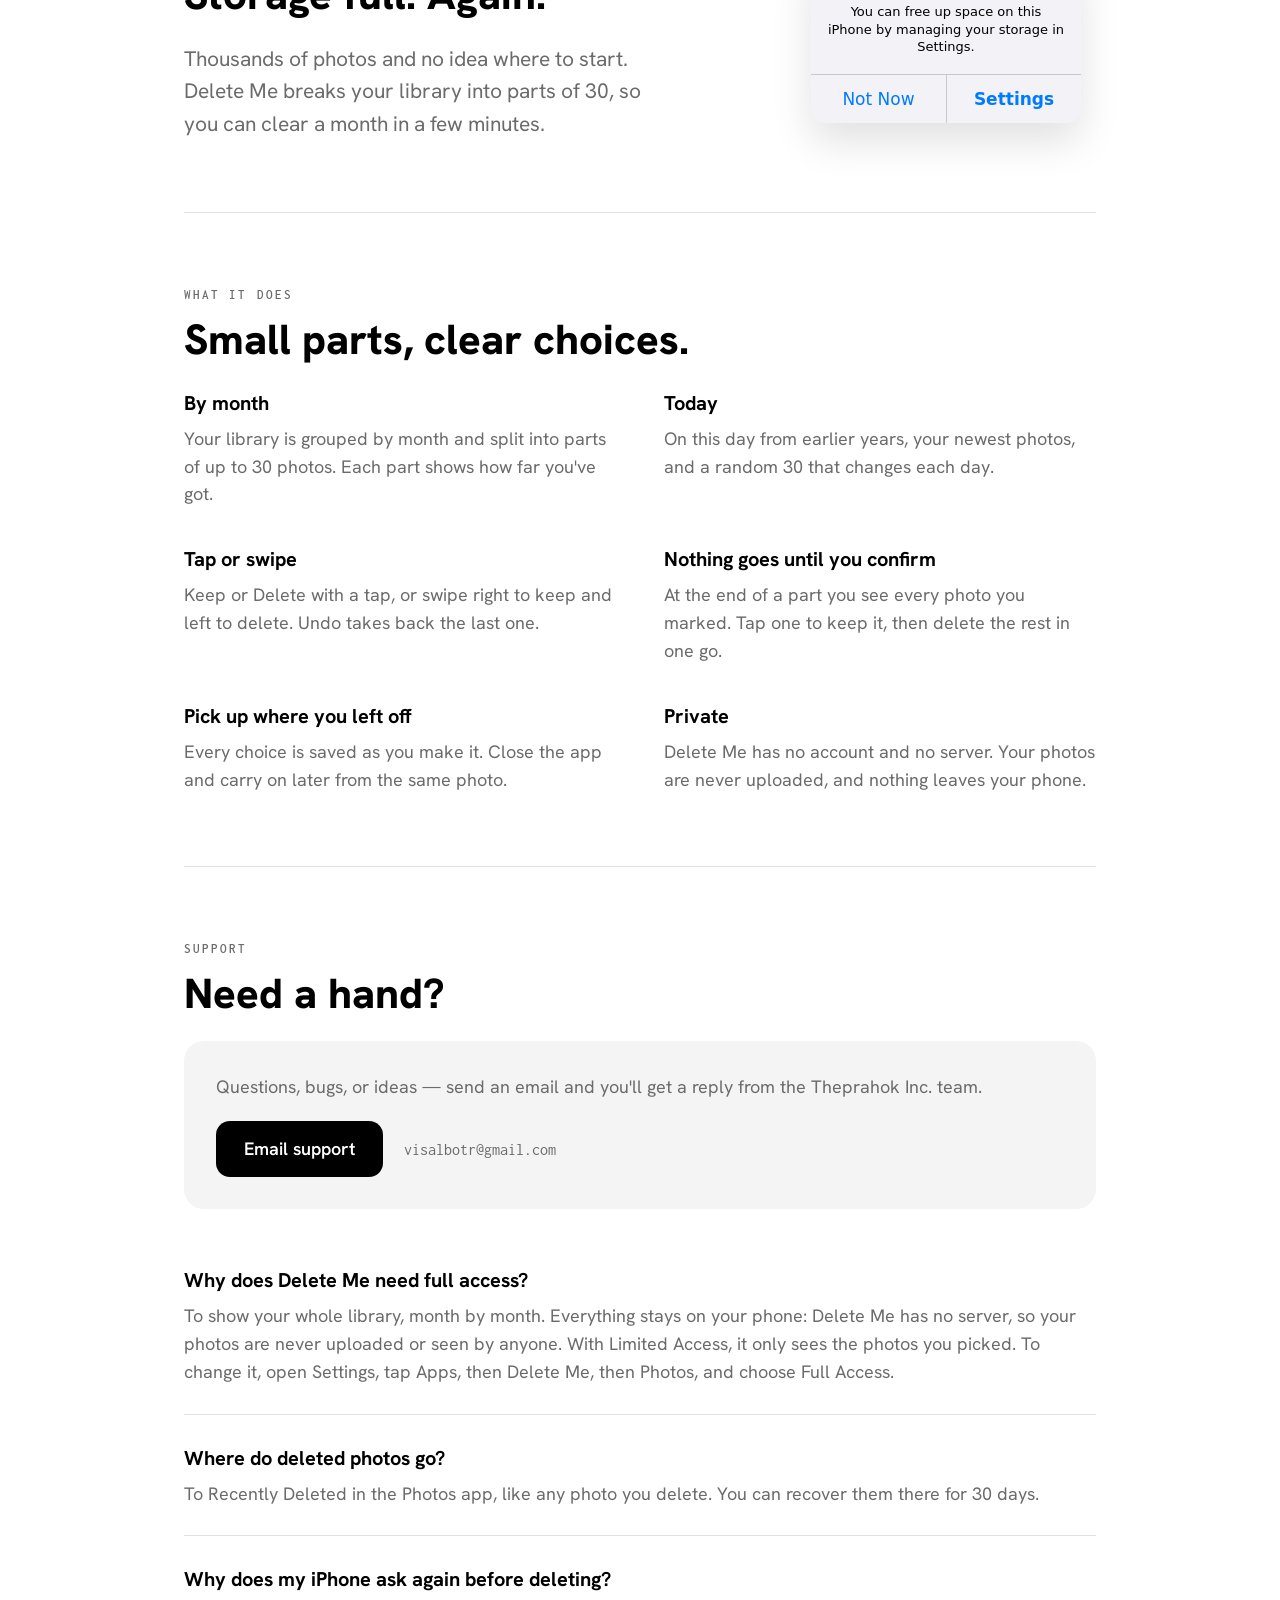
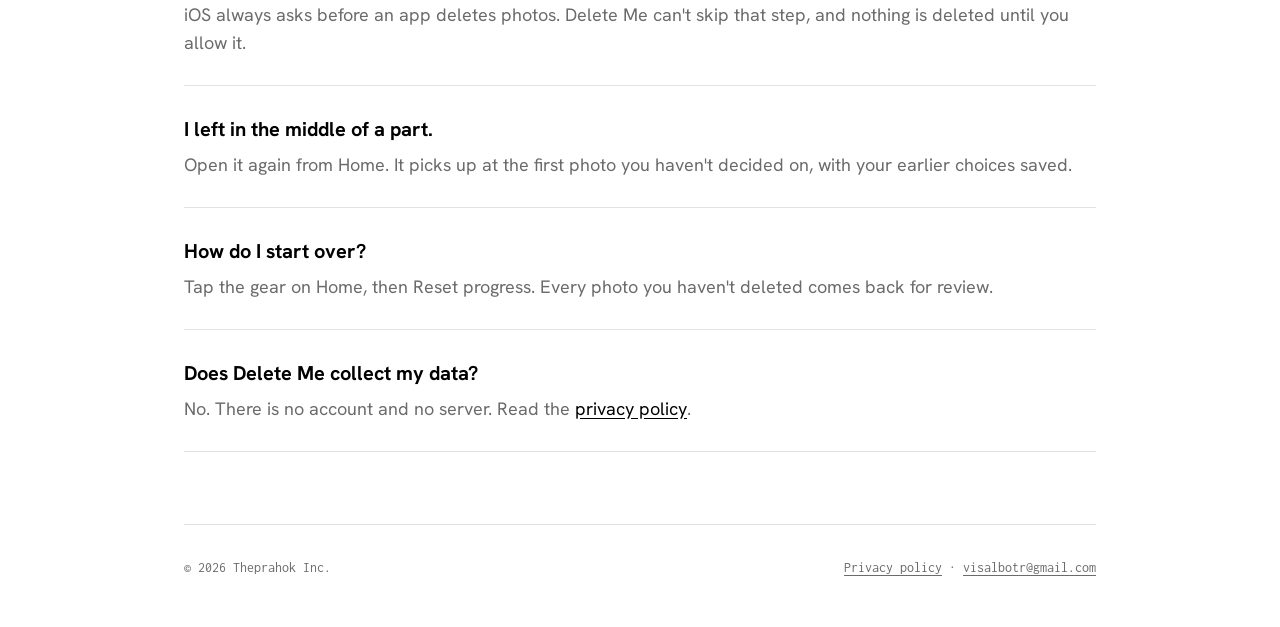
==== commit 66bc1d7b: "Reword the intro and the full access answer Lead the intro with swiping away junk photos, and say ev" ====
--- a/index.html
+++ b/index.html
@@ -35,7 +35,7 @@
       <img class="app-icon" src="images/icon.png" alt="Delete Me app icon: two photos tilted apart, an outlined one marked with a cross and a solid black one marked with a tick." width="360" height="360">
       <p class="label">Photo cleaner · iPhone</p>
       <h1>Delete or keep.<br>One photo at a time.</h1>
-      <p class="lede">Delete Me sorts your library by month into small parts. Go through one, check what you marked, then clear it. Nothing leaves your phone.</p>
+      <p class="lede">Delete Me helps you find the junk photos hiding in your library. Swipe left to delete, right to keep, and say goodbye to full storage. No account, no cloud, no AI. Everything happens on your phone, even on a plane.</p>
 
       <div class="shots">
         <figure class="shot">
@@ -114,8 +114,8 @@
 
       <div class="faq">
         <div>
-          <h3>Delete Me shows no photos, or only some.</h3>
-          <p>Delete Me needs access to your photo library. Open the Settings app, tap Apps, then Delete Me, then Photos, and choose Full Access. With Limited Access, Delete Me only sees the photos you picked.</p>
+          <h3>Why does Delete Me need full access?</h3>
+          <p>To show your whole library, month by month. Everything stays on your phone: Delete Me has no server, so your photos are never uploaded or seen by anyone. With Limited Access, it only sees the photos you picked. To change it, open Settings, tap Apps, then Delete Me, then Photos, and choose Full Access.</p>
         </div>
         <div>
           <h3>Where do deleted photos go?</h3>
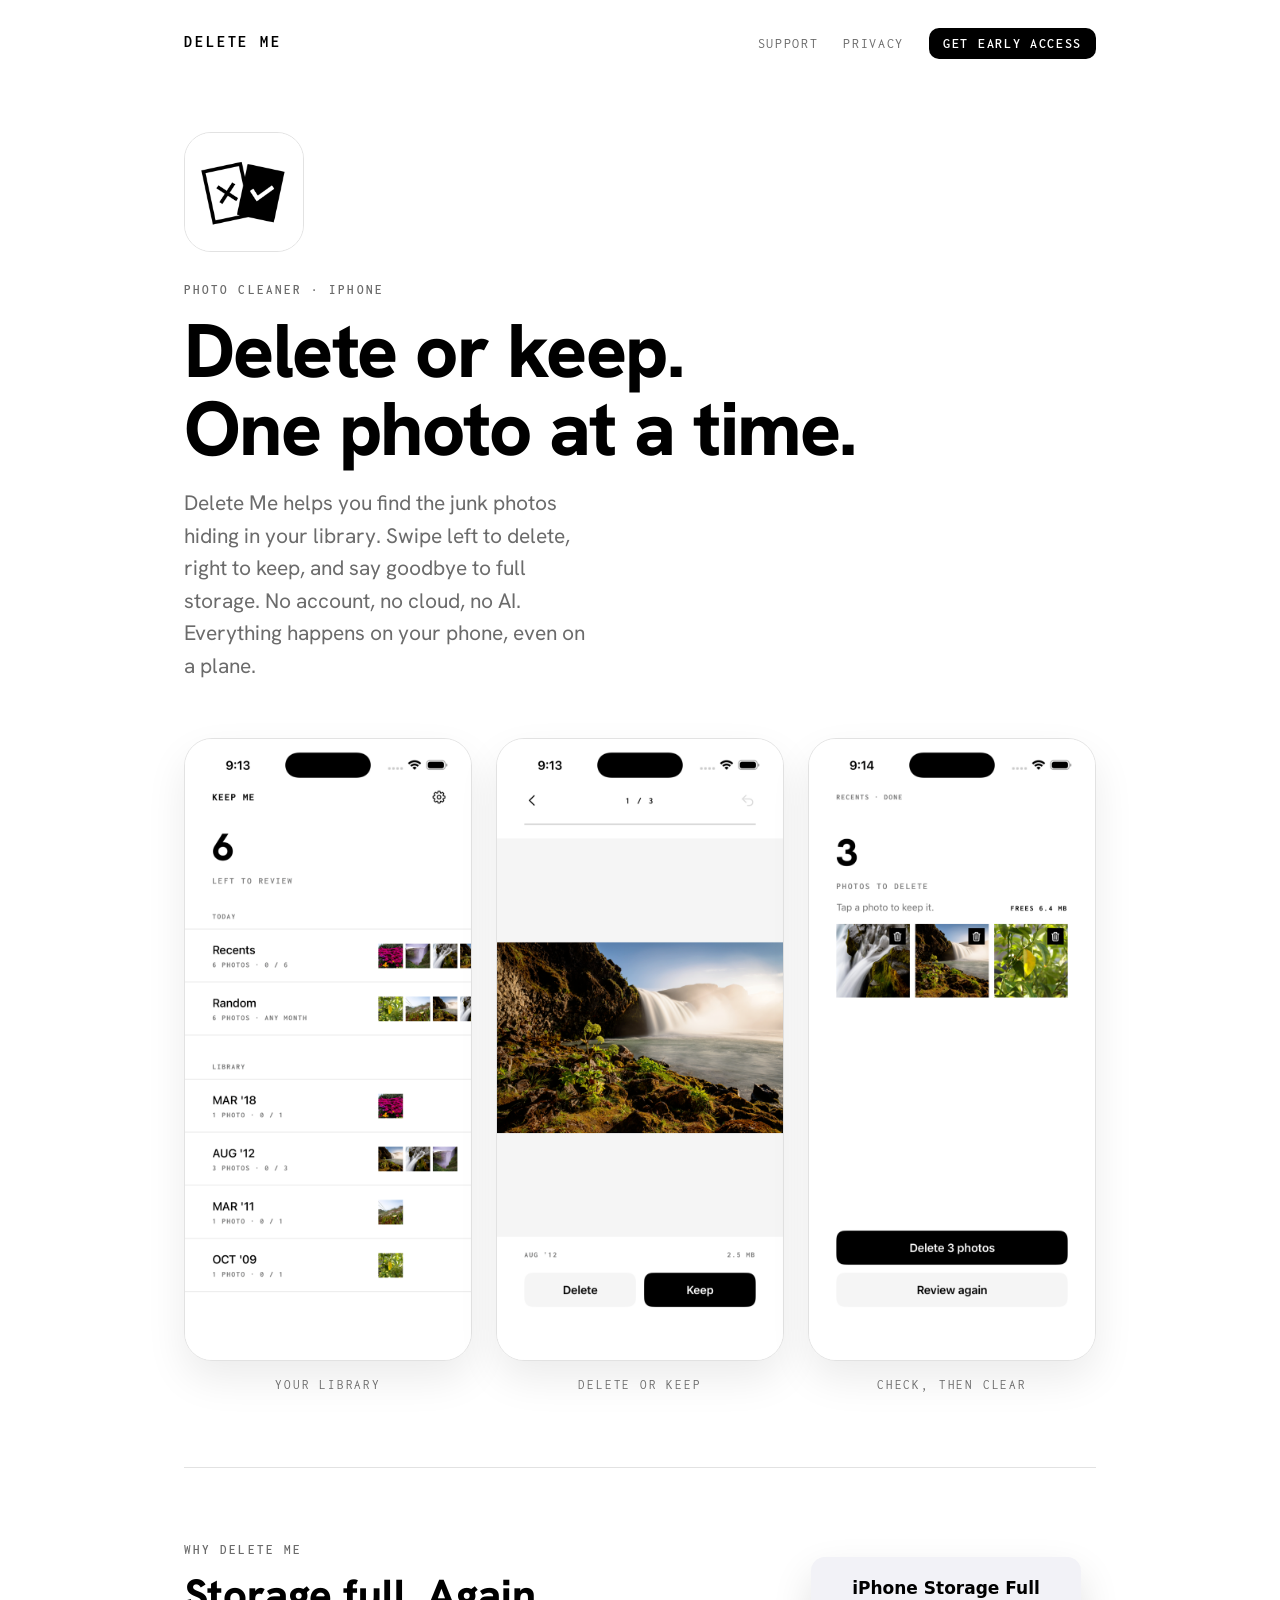
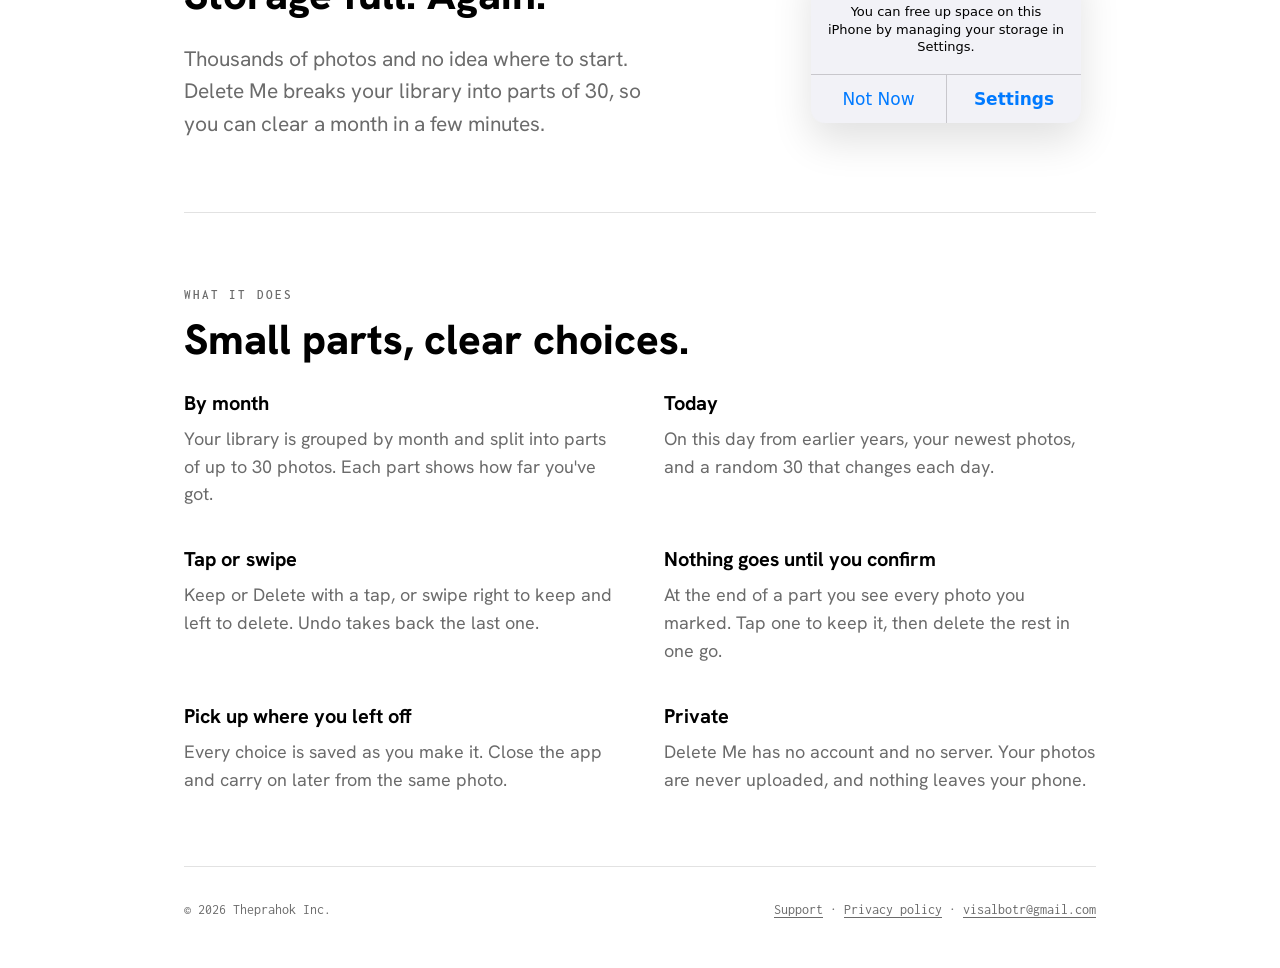
==== commit 768f52af: "Move support to its own page Co-Authored-By: Claude Opus 5.5 <noreply@anthropic.com>" ====
--- a/index.html
+++ b/index.html
@@ -3,8 +3,8 @@
 <head>
   <meta charset="utf-8">
   <meta name="viewport" content="width=device-width, initial-scale=1">
-  <title>Delete Me — Support</title>
-  <meta name="description" content="Delete Me is a private photo cleaner for iPhone. Delete or keep, one photo at a time. Help, answers and contact.">
+  <title>Delete Me — Delete or keep. One photo at a time.</title>
+  <meta name="description" content="Delete Me is a private photo cleaner for iPhone. Delete or keep, one photo at a time.">
   <meta property="og:type" content="website">
   <meta property="og:url" content="https://deleteme.theprahok.com/">
   <meta property="og:title" content="Delete Me — Delete or keep. One photo at a time.">
@@ -25,7 +25,7 @@
     <header>
       <a class="wordmark" href="index.html">DELETE ME</a>
       <nav>
-        <a href="#support">Support</a>
+        <a href="support.html">Support</a>
         <a href="privacy.html">Privacy</a>
         <a class="nav-cta" href="beta/">Get early access</a>
       </nav>
@@ -102,47 +102,9 @@
       </div>
     </section>
 
-    <section id="support">
-      <p class="label">Support</p>
-      <h2>Need a hand?</h2>
-
-      <div class="contact">
-        <p>Questions, bugs, or ideas — send an email and you'll get a reply from the Theprahok Inc. team.</p>
-        <a class="button" href="mailto:visalbotr@gmail.com?subject=Delete%20Me%20support">Email support</a>
-        <span class="email">visalbotr@gmail.com</span>
-      </div>
-
-      <div class="faq">
-        <div>
-          <h3>Why does Delete Me need full access?</h3>
-          <p>To show your whole library, month by month. Everything stays on your phone: Delete Me has no server, so your photos are never uploaded or seen by anyone. With Limited Access, it only sees the photos you picked. To change it, open Settings, tap Apps, then Delete Me, then Photos, and choose Full Access.</p>
-        </div>
-        <div>
-          <h3>Where do deleted photos go?</h3>
-          <p>To Recently Deleted in the Photos app, like any photo you delete. You can recover them there for 30 days.</p>
-        </div>
-        <div>
-          <h3>Why does my iPhone ask again before deleting?</h3>
-          <p>iOS always asks before an app deletes photos. Delete Me can't skip that step, and nothing is deleted until you allow it.</p>
-        </div>
-        <div>
-          <h3>I left in the middle of a part.</h3>
-          <p>Open it again from Home. It picks up at the first photo you haven't decided on, with your earlier choices saved.</p>
-        </div>
-        <div>
-          <h3>How do I start over?</h3>
-          <p>Tap the gear on Home, then Reset progress. Every photo you haven't deleted comes back for review.</p>
-        </div>
-        <div>
-          <h3>Does Delete Me collect my data?</h3>
-          <p>No. There is no account and no server. Read the <a href="privacy.html">privacy policy</a>.</p>
-        </div>
-      </div>
-    </section>
-
     <footer>
       <span>© 2026 Theprahok Inc.</span>
-      <span><a href="privacy.html">Privacy policy</a> · <a href="mailto:visalbotr@gmail.com">visalbotr@gmail.com</a></span>
+      <span><a href="support.html">Support</a> · <a href="privacy.html">Privacy policy</a> · <a href="mailto:visalbotr@gmail.com">visalbotr@gmail.com</a></span>
     </footer>
   </div>
 </body>
--- a/style.css
+++ b/style.css
@@ -26,7 +26,7 @@
 
 a { color: var(--ink); text-underline-offset: 3px; }
 
-/* Keep #support and #signups from landing under the sticky header. */
+/* Keep #signups from landing under the sticky header. */
 [id] { scroll-margin-top: 96px; }
 
 .wrap {
@@ -241,8 +241,8 @@
   nav a { margin-left: 14px; }
 }
 
-/* No room for all three beside the wordmark on a phone. Support is further
-   down the page and Privacy is in the footer, so only the button stays. */
+/* No room for all three beside the wordmark on a phone. Support and Privacy
+   are in the footer, so only the button stays. */
 @media (max-width: 480px) {
   nav a:not(.nav-cta) { display: none; }
 }
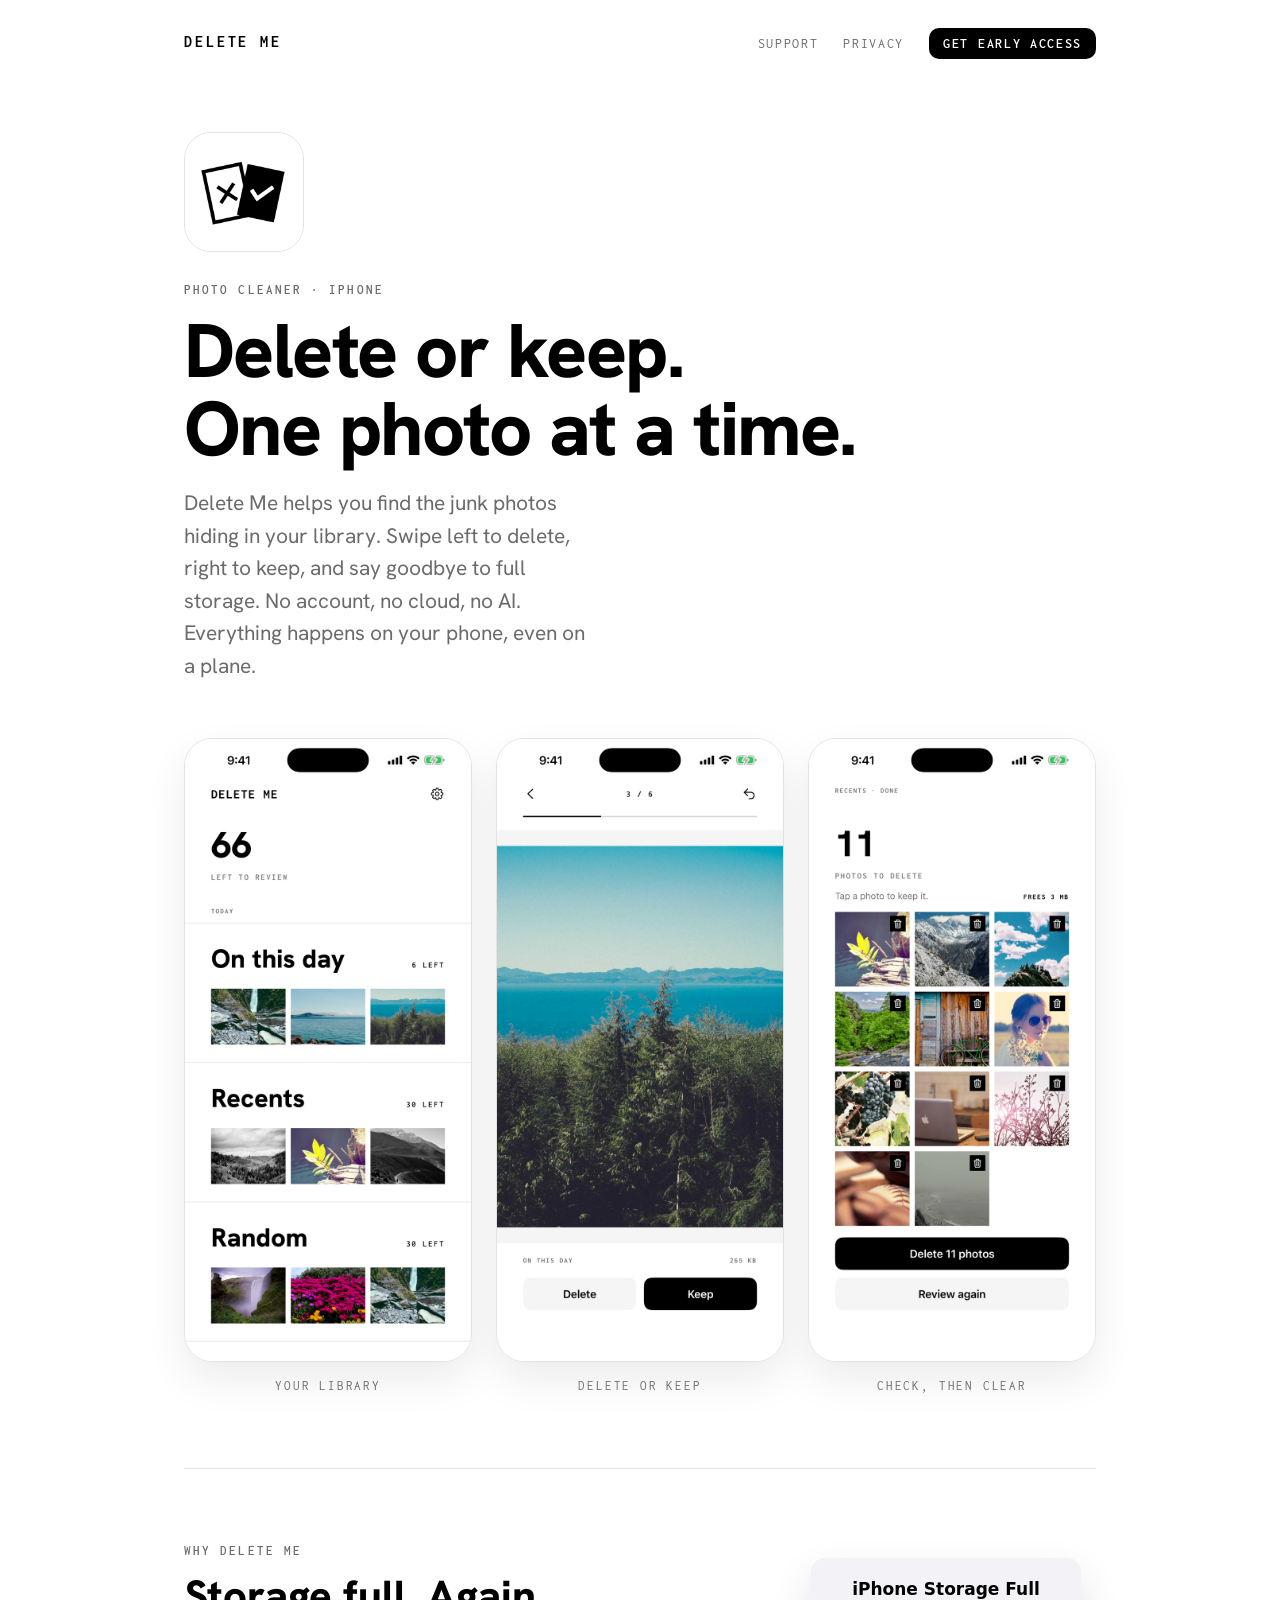
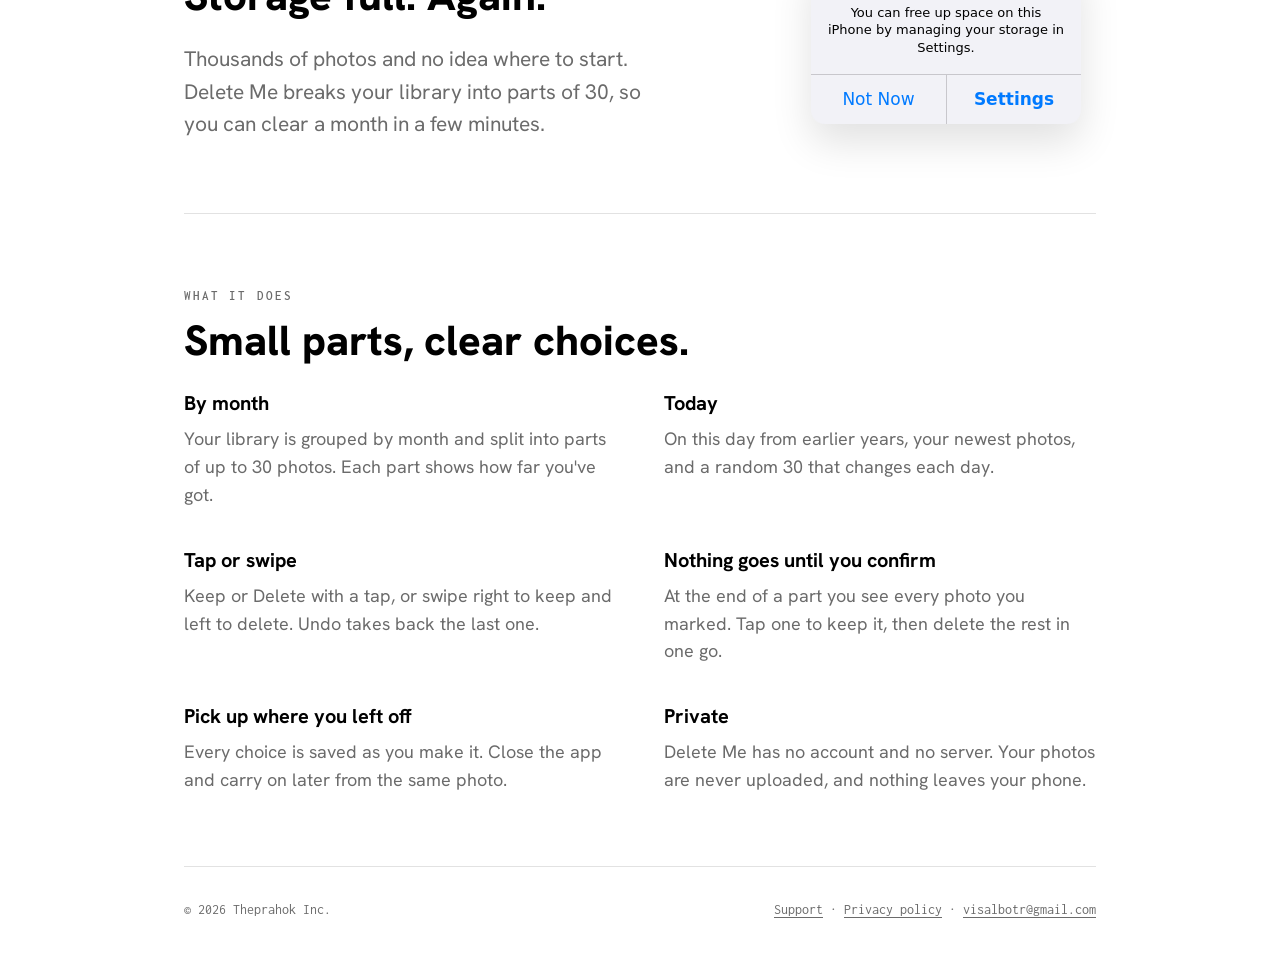
==== commit 974b97b7: "Use App Store screenshots on the homepage and beta page Co-Authored-By: Claude Opus 5.5 <noreply@ant" ====
--- a/index.html
+++ b/index.html
@@ -39,15 +39,15 @@
 
       <div class="shots">
         <figure class="shot">
-          <img src="images/home.png" alt="Home screen: 6 photos left to review, Recents and Random rows under Today, and the library listed by month with thumbnails." width="720" height="1563">
+          <img src="images/home.png" alt="Home screen: 66 photos left to review, with On this day, Recents and Random rows under Today." width="720" height="1564">
           <figcaption>Your library</figcaption>
         </figure>
         <figure class="shot">
-          <img src="images/review.png" alt="Review screen: a waterfall photo, 1 of 3, from August 2012, 2.5 MB, with Delete and Keep buttons." width="720" height="1563">
+          <img src="images/review.png" alt="Review screen: a coastline with pine trees, 3 of 6, from On this day, 265 KB, with Delete and Keep buttons." width="720" height="1564">
           <figcaption>Delete or keep</figcaption>
         </figure>
         <figure class="shot">
-          <img src="images/confirm.png" alt="Confirm screen: 3 photos to delete, freeing 6.4 MB, with a Delete 3 photos button and a Review again button." width="720" height="1563">
+          <img src="images/confirm.png" alt="Confirm screen: 11 photos to delete, freeing 3 MB, with a Delete 11 photos button and a Review again button." width="720" height="1564">
           <figcaption>Check, then clear</figcaption>
         </figure>
       </div>
--- a/style.css
+++ b/style.css
@@ -193,7 +193,7 @@
   background: var(--soft);
   border-radius: 20px;
   padding: 32px;
-  margin-bottom: 56px;
+  margin-top: 56px;
 }
 .contact p { margin: 0 0 20px; color: var(--muted); }
 .button {
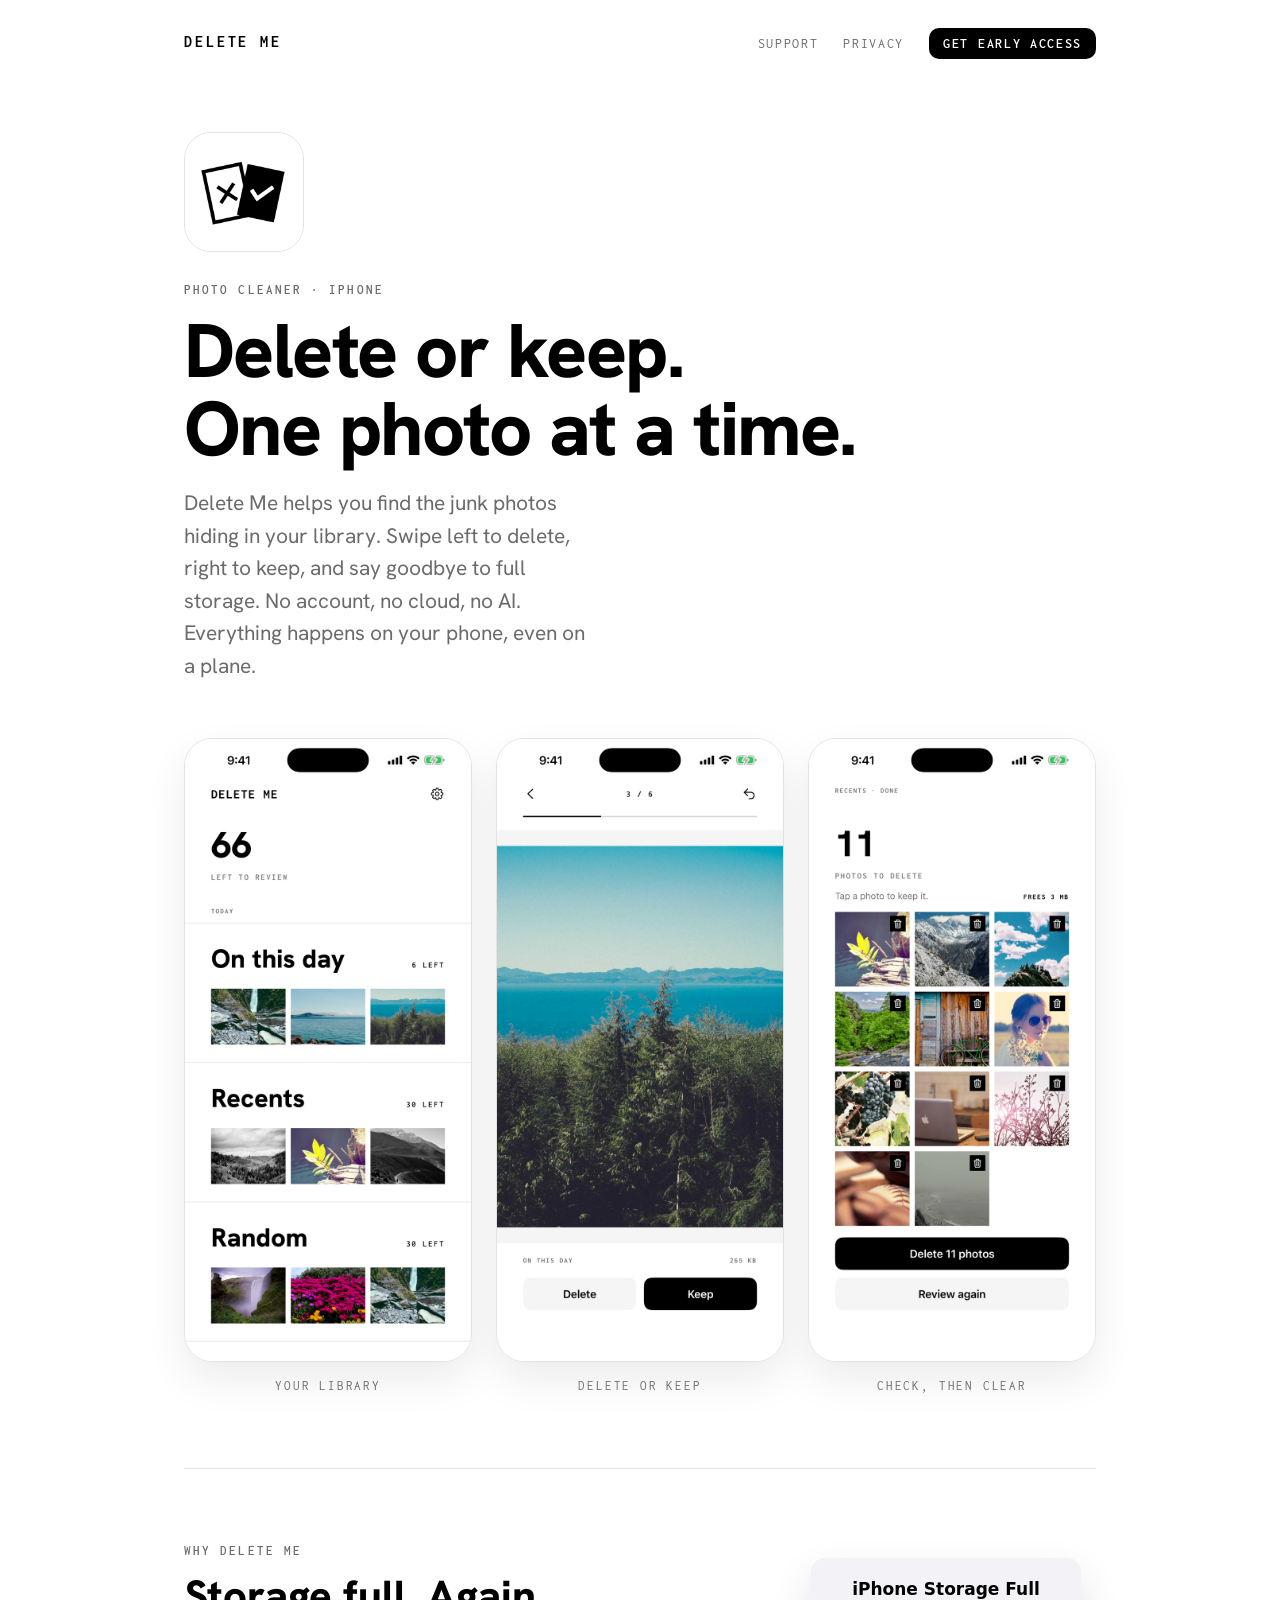
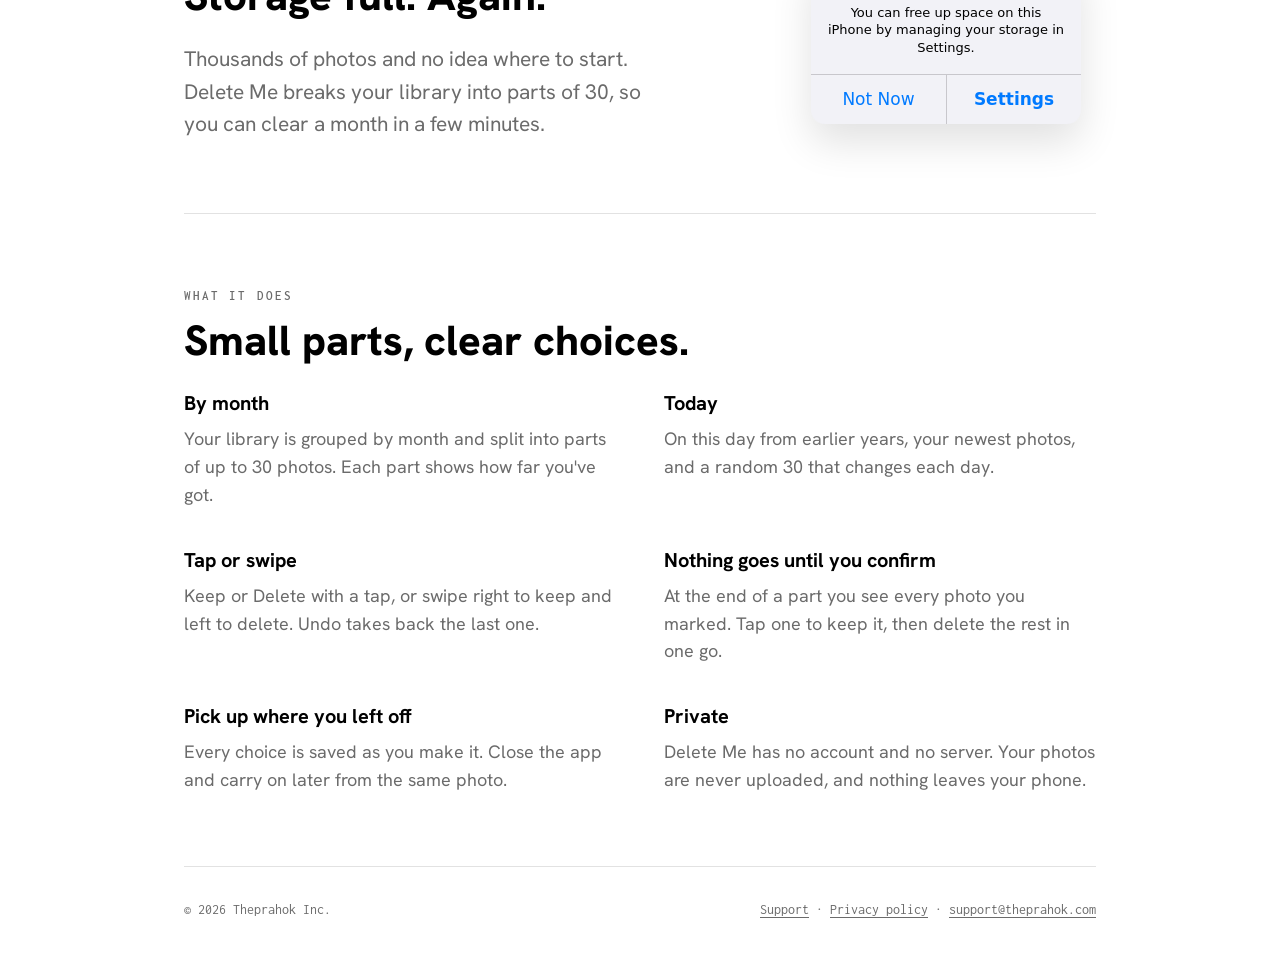
==== commit 72c10387: "Use support@theprahok.com as the support email Co-Authored-By: Claude Opus 5.5 <noreply@anthropic.co" ====
--- a/index.html
+++ b/index.html
@@ -104,7 +104,7 @@
 
     <footer>
       <span>© 2026 Theprahok Inc.</span>
-      <span><a href="support.html">Support</a> · <a href="privacy.html">Privacy policy</a> · <a href="mailto:visalbotr@gmail.com">visalbotr@gmail.com</a></span>
+      <span><a href="support.html">Support</a> · <a href="privacy.html">Privacy policy</a> · <a href="mailto:support@theprahok.com">support@theprahok.com</a></span>
     </footer>
   </div>
 </body>
